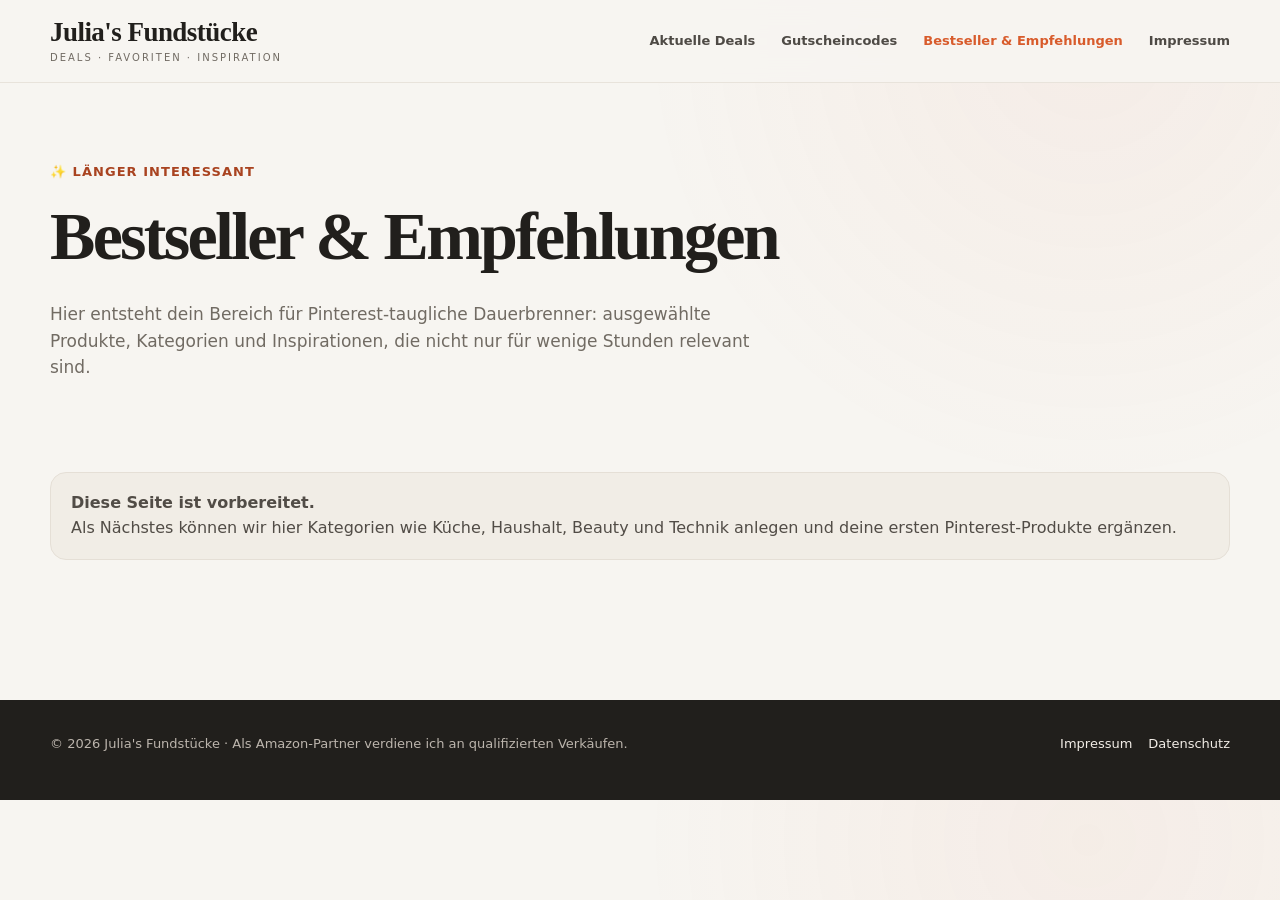
==== bestseller.html @ bd27c2fa "Add consent-based Google Analytics" ====
<!doctype html>
<html lang="de">
<head>
  <!-- Google Analytics: Consent Mode v2 defaults to denied until the visitor opts in. -->
  <script>
    window.dataLayer = window.dataLayer || [];
    function gtag(){dataLayer.push(arguments);}
    gtag('consent', 'default', {
      'analytics_storage': 'denied',
      'ad_storage': 'denied',
      'ad_user_data': 'denied',
      'ad_personalization': 'denied',
      'wait_for_update': 500
    });
  </script>
  <script async src="https://www.googletagmanager.com/gtag/js?id=G-PBWRE15XZL"></script>
  <script>
    gtag('js', new Date());
    gtag('config', 'G-PBWRE15XZL');
  </script>
  <meta property="og:type" content="website">
  <meta property="og:site_name" content="Julia's Fundstücke">
  <meta property="og:title" content="Bestseller & Empfehlungen | Julia's Fundstücke">
  <meta property="og:description" content="Aktuelle Deals, Gutscheincodes und ausgewählte Fundstücke bei Julia’s Fundstücke.">
  <meta property="og:image" content="https://julias-fundstuecke.de/julias-fundstuecke-vorschau.jpg">
  <meta property="og:image:width" content="1200">
  <meta property="og:image:height" content="630">
  <meta name="twitter:card" content="summary_large_image">
  <meta name="twitter:image" content="https://julias-fundstuecke.de/julias-fundstuecke-vorschau.jpg">
<meta charset="utf-8"><meta name="viewport" content="width=device-width,initial-scale=1"><title>Bestseller & Empfehlungen | Julia's Fundstücke</title><link rel="stylesheet" href="styles.css"></head>
<body>
<header class="site-header"><div class="container header-inner"><a class="brand" href="index.html"><strong>Julia's Fundstücke</strong><span>Deals · Favoriten · Inspiration</span></a><button class="nav-toggle" aria-label="Menü öffnen">☰</button><nav class="nav"><a href="deals.html">Aktuelle Deals</a><a href="gutscheincodes.html">Gutscheincodes</a><a class="active" href="bestseller.html">Bestseller & Empfehlungen</a><a href="impressum.html">Impressum</a></nav></div></header>
<main><section class="page-hero"><div class="container"><div class="eyebrow">✨ Länger interessant</div><h1>Bestseller & Empfehlungen</h1><p>Hier entsteht dein Bereich für Pinterest-taugliche Dauerbrenner: ausgewählte Produkte, Kategorien und Inspirationen, die nicht nur für wenige Stunden relevant sind.</p></div></section>
<section class="section"><div class="container"><div class="info-box"><strong>Diese Seite ist vorbereitet.</strong><br>Als Nächstes können wir hier Kategorien wie Küche, Haushalt, Beauty und Technik anlegen und deine ersten Pinterest-Produkte ergänzen.</div></div></section></main>
<footer class="footer"><div class="container footer-inner"><div>© <span data-year></span> Julia's Fundstücke · Als Amazon-Partner verdiene ich an qualifizierten Verkäufen.</div><div class="footer-links"><a href="impressum.html">Impressum</a><a href="datenschutz.html">Datenschutz</a></div></div></footer>

<div class="consent-banner" data-consent-banner hidden role="dialog" aria-label="Datenschutzeinstellungen" aria-live="polite">
  <div class="consent-inner">
    <div class="consent-copy"><strong>Datenschutz-Einstellungen</strong><p>Wir möchten Google Analytics nutzen, um zu verstehen, wie unsere Website verwendet wird. Analyse wird nur mit deiner Einwilligung aktiviert. Du kannst deine Auswahl jederzeit ändern.</p></div>
    <div class="consent-actions"><button type="button" class="btn btn-secondary" data-consent-reject>Nur notwendige</button><button type="button" class="btn btn-primary" data-consent-accept>Analyse erlauben</button></div>
    <div class="consent-links"><a href="datenschutz.html">Datenschutz</a><button type="button" class="consent-link-button" data-consent-close>Später entscheiden</button></div>
  </div>
</div>
<script src="script.js"></script></body></html>
---- styles.css ----
:root{
  --bg:#fbfaf7;
  --surface:#ffffff;
  --surface-soft:#f5f1ea;
  --text:#22211f;
  --muted:#6f6a63;
  --line:#e8e2d9;
  --accent:#e56a32;
  --accent-dark:#bd4d23;
  --badge:#fff0e6;
  --badge-text:#9b3f1b;
  --shadow:0 14px 40px rgba(41,35,28,.08);
  --radius:22px;
  --max:1180px;
}
*{box-sizing:border-box}
html{scroll-behavior:smooth}
body{
  margin:0;
  font-family:Inter, ui-sans-serif, system-ui, -apple-system, BlinkMacSystemFont, "Segoe UI", sans-serif;
  background:var(--bg);
  color:var(--text);
  line-height:1.55;
}
a{color:inherit}
img{max-width:100%;display:block}
.container{width:min(var(--max),calc(100% - 32px));margin-inline:auto}
.site-header{
  position:sticky;top:0;z-index:50;
  backdrop-filter:blur(14px);
  background:rgba(251,250,247,.92);
  border-bottom:1px solid rgba(232,226,217,.9);
}
.header-inner{
  min-height:76px;
  display:flex;align-items:center;justify-content:space-between;gap:28px;
}
.brand{
  text-decoration:none;
  display:flex;flex-direction:column;
  line-height:1;
}
.brand strong{
  font-family:Georgia,"Times New Roman",serif;
  font-size:25px;
  letter-spacing:-.02em;
}
.brand span{
  margin-top:7px;
  color:var(--muted);
  font-size:11px;
  letter-spacing:.18em;
  text-transform:uppercase;
}
.nav{display:flex;align-items:center;gap:22px}
.nav a{
  text-decoration:none;color:#4e4a45;font-size:14px;font-weight:650;
}
.nav a:hover,.nav a.active{color:var(--accent)}
.nav-toggle{
  display:none;border:0;background:transparent;font-size:26px;cursor:pointer;
}
.hero{padding:78px 0 48px}
.hero-grid{
  display:grid;grid-template-columns:1.15fr .85fr;gap:56px;align-items:center;
}
.eyebrow{
  display:inline-flex;align-items:center;gap:8px;
  color:var(--accent-dark);font-weight:800;font-size:13px;
  letter-spacing:.08em;text-transform:uppercase;
}
.hero h1{
  font-family:Georgia,"Times New Roman",serif;
  font-size:clamp(44px,7vw,78px);
  line-height:1.02;
  letter-spacing:-.045em;
  margin:16px 0 22px;
  max-width:780px;
}
.hero p{
  color:var(--muted);
  font-size:18px;
  max-width:650px;
  margin:0 0 30px;
}
.hero-actions{display:flex;gap:12px;flex-wrap:wrap}
.btn{
  display:inline-flex;align-items:center;justify-content:center;gap:8px;
  min-height:48px;padding:0 20px;border-radius:12px;
  text-decoration:none;font-weight:800;font-size:15px;
  border:1px solid transparent;transition:.2s ease;
}
.btn-primary{
  background:linear-gradient(135deg,#e56a32,#bd4d23);
  color:#fff;
  box-shadow:0 8px 18px rgba(189,77,35,.18)
}
.btn-primary:hover{transform:translateY(-1px);filter:brightness(.96)}
.btn-secondary{background:transparent;border-color:var(--line)}
.btn-secondary:hover{background:var(--surface)}
.hero-card{
  background:linear-gradient(145deg,#f1e7dc,#fff 52%,#efe8dc);
  min-height:390px;border-radius:32px;padding:34px;
  box-shadow:var(--shadow);
  display:flex;flex-direction:column;justify-content:space-between;
}
.hero-card .mini-label{font-size:12px;color:var(--muted);text-transform:uppercase;letter-spacing:.14em;font-weight:800}
.hero-card .big-number{font-family:Georgia,"Times New Roman",serif;font-size:76px;line-height:1;color:var(--accent)}
.hero-card h2{margin:12px 0 8px;font-size:28px}
.hero-card p{font-size:15px;margin:0;color:var(--muted)}
.section{padding:46px 0}
.section-head{display:flex;align-items:end;justify-content:space-between;gap:24px;margin-bottom:24px}
.section-head h2{font-family:Georgia,"Times New Roman",serif;font-size:38px;margin:0;letter-spacing:-.025em}
.section-head p{margin:0;color:var(--muted);max-width:560px}
.category-grid{display:grid;grid-template-columns:repeat(3,1fr);gap:18px}
.category-card{
  background:var(--surface);border:1px solid var(--line);border-radius:18px;padding:24px;text-decoration:none;
  box-shadow:0 8px 28px rgba(41,35,28,.04);transition:.2s ease;
}
.category-card:hover{transform:translateY(-3px);box-shadow:var(--shadow)}
.category-card .icon{font-size:30px}
.category-card h3{margin:14px 0 6px;font-size:20px}
.category-card p{margin:0;color:var(--muted);font-size:14px}
.deal-list{display:grid;gap:22px}
.deal-card{
  position:relative;
  display:grid;grid-template-columns:300px 1fr;gap:34px;align-items:stretch;
  background:var(--surface);border:1px solid #eadfd4;border-radius:var(--radius);
  padding:24px;box-shadow:0 14px 34px rgba(77,54,37,.07);
  overflow:hidden;transition:.2s ease;
}
.deal-card::before{
  content:"";position:absolute;left:0;top:0;bottom:0;width:5px;
  background:linear-gradient(180deg,#ff9a62,var(--accent),#b94a21);
}
.deal-card:hover{transform:translateY(-2px);box-shadow:0 18px 42px rgba(77,54,37,.11)}
.deal-media{
  min-height:255px;border-radius:16px;
  background:linear-gradient(145deg,#f7f3ed,#ece5dc);
  display:grid;place-items:center;padding:26px;position:relative;
}
.deal-media .placeholder{
  width:150px;height:150px;border-radius:50%;
  background:#fff;box-shadow:0 12px 28px rgba(41,35,28,.08);
  display:grid;place-items:center;font-size:54px;
}
.deal-badge{
  position:absolute;top:18px;right:18px;z-index:3;
  background:var(--badge);color:var(--badge-text);
  border:1px solid #ffd7c1;
  border-radius:999px;padding:8px 12px;
  font-size:12px;font-weight:900;letter-spacing:.04em;
  box-shadow:0 6px 18px rgba(189,77,35,.10);
}
.deal-content{display:flex;flex-direction:column;justify-content:center;min-width:0}
.deal-kicker{color:var(--accent-dark);font-size:12px;font-weight:900;text-transform:uppercase;letter-spacing:.12em}
.deal-card h3{margin:7px 0 8px;font-size:28px;line-height:1.15;letter-spacing:-.02em}
.deal-desc{color:var(--muted);margin:0 0 18px;max-width:690px}
.price-row{display:flex;align-items:baseline;gap:10px;flex-wrap:wrap}
.price-now{font-size:34px;font-weight:950;letter-spacing:-.02em;color:#1f1f1f}
.price-now::before{content:"🔥";font-size:.78em;margin-right:8px}
.price-old{color:var(--muted);text-decoration:line-through;font-size:14px}
.coupon{
  display:flex;align-items:center;gap:10px;flex-wrap:wrap;
  background:#fff7f1;border:1px dashed #efb28d;border-radius:12px;
  padding:12px 14px;margin:14px 0 16px;max-width:520px;font-size:14px;
}
.code{
  font-family:ui-monospace,SFMono-Regular,Menlo,monospace;
  background:#fff;border:1px solid var(--line);padding:4px 8px;border-radius:7px;font-weight:800;
}
.copy-btn{
  border:0;background:transparent;color:var(--accent-dark);font-weight:800;cursor:pointer;padding:0;
}
.deal-actions{display:flex;gap:10px;align-items:center;flex-wrap:wrap}
.affiliate-note{margin-top:10px;color:var(--muted);font-size:11px}
.page-hero{padding:58px 0 30px}
.page-hero h1{font-family:Georgia,"Times New Roman",serif;font-size:clamp(40px,6vw,64px);margin:0 0 12px;letter-spacing:-.04em}
.page-hero p{max-width:720px;color:var(--muted);font-size:17px;margin:0}
.info-box{
  background:var(--surface-soft);border:1px solid var(--line);border-radius:16px;padding:18px 20px;color:#514c46;
}
.prose{max-width:820px;background:#fff;border:1px solid var(--line);border-radius:18px;padding:28px}
.prose h2{margin-top:30px}
.prose h2:first-child{margin-top:0}
.footer{margin-top:64px;border-top:1px solid var(--line);padding:30px 0 42px;color:var(--muted);font-size:13px}
.footer-inner{display:flex;justify-content:space-between;gap:24px;flex-wrap:wrap}
.footer-links{display:flex;gap:16px;flex-wrap:wrap}
.footer a{text-decoration:none}
.footer a:hover{color:var(--accent)}
.note{font-size:12px;color:var(--muted)}
@media(max-width:860px){
  .nav-toggle{display:block}
  .nav{
    display:none;position:absolute;left:16px;right:16px;top:70px;
    background:#fff;border:1px solid var(--line);border-radius:14px;padding:14px;
    flex-direction:column;align-items:stretch;box-shadow:var(--shadow)
  }
  .nav.open{display:flex}
  .hero{padding-top:44px}
  .hero-grid{grid-template-columns:1fr;gap:26px}
  .hero-card{min-height:280px}
  .category-grid{grid-template-columns:1fr}
  .deal-card{grid-template-columns:1fr;gap:20px;padding:16px}
  .deal-media{min-height:220px}
  .deal-card h3{font-size:24px}
  .deal-badge{top:14px;right:14px}
  .section-head{align-items:start;flex-direction:column}
}
@media(max-width:520px){
  .container{width:min(var(--max),calc(100% - 22px))}
  .header-inner{min-height:68px}
  .brand strong{font-size:22px}
  .hero h1{font-size:47px}
  .hero p{font-size:16px}
  .hero-actions .btn{width:100%}
  .section{padding:34px 0}
  .section-head h2{font-size:32px}
  .deal-card{border-radius:17px}
  .deal-card h3{padding-right:96px;font-size:22px}
  .price-now{font-size:29px}
  .deal-actions .btn{width:100%}
}


.deal-media img{
  width:100%;
  height:100%;
  max-height:255px;
  object-fit:contain;
  border-radius:12px;
}

/* Professional homepage refinements */
.trust-strip{display:flex;gap:10px;flex-wrap:wrap;margin:-12px 0 26px}
.trust-strip span{background:var(--surface);border:1px solid var(--line);border-radius:999px;padding:7px 11px;font-size:12px;font-weight:750;color:#514c46}
.trust-section{padding-top:26px}
.trust-panel{background:#fff;border:1px solid var(--line);border-radius:24px;padding:30px;box-shadow:0 10px 32px rgba(41,35,28,.045);display:grid;grid-template-columns:.7fr 1.3fr;gap:34px}
.trust-panel h2{font-family:Georgia,"Times New Roman",serif;font-size:34px;line-height:1.1;margin:8px 0 0;letter-spacing:-.025em}
.trust-steps{display:grid;gap:13px}
.trust-steps>div{display:grid;grid-template-columns:38px 1fr;gap:12px;align-items:start}
.trust-steps strong{color:var(--accent);font-family:Georgia,"Times New Roman",serif;font-size:20px}
.trust-steps span{color:var(--muted);font-size:14px}
.trust-steps b{color:var(--text)}
.trust-note{grid-column:1/-1;margin:0;padding-top:18px;border-top:1px solid var(--line);color:var(--muted);font-size:12px}
.price-check{font-size:13px;font-weight:800;color:#514c46;margin:0 0 12px}
.deal-hint{font-size:12px;color:var(--muted);margin:0 0 15px}
@media(max-width:860px){.trust-panel{grid-template-columns:1fr;gap:22px}}
@media(max-width:520px){.trust-strip{gap:7px}.trust-strip span{width:100%;border-radius:10px}.trust-panel{padding:22px;border-radius:18px}.trust-panel h2{font-size:29px}}

.feedback-box{
  margin-top:16px;padding:14px 16px;background:#fff8f5;border:1px solid #f0ddd3;border-radius:14px;
  display:flex;flex-direction:column;gap:5px;font-size:13px;
}
.feedback-box strong{font-size:14px;color:#2b2520}
.feedback-box span{color:var(--muted)}
.feedback-box a{color:var(--accent-dark);font-weight:850;text-decoration:none;margin-top:3px}
.feedback-box a:hover{text-decoration:underline}

/* Premium visual refresh */
:root{--bg:#f7f5f1;--surface:#fff;--surface-soft:#f1ede6;--text:#211f1c;--muted:#716b63;--line:#e5dfd6;--accent:#d85b2b;--accent-dark:#a94320;--badge:#fff0e7;--badge-text:#8f3719;--shadow:0 20px 55px rgba(48,38,29,.08);--radius:24px}
body{background:radial-gradient(circle at 85% 5%,rgba(216,91,43,.055),transparent 28rem),var(--bg)}
.site-header{background:rgba(247,245,241,.86);border-bottom:1px solid rgba(229,223,214,.82)}
.header-inner{min-height:82px}.brand strong{font-size:27px}.brand span{font-size:10px;letter-spacing:.2em}.nav{gap:26px}.nav a{font-size:13px}.nav a.active{font-weight:850}
.hero{padding:92px 0 66px}.hero-grid{gap:70px}.hero h1{max-width:700px;font-size:clamp(48px,7vw,82px)}.hero p{font-size:17px;line-height:1.7}
.hero-card{min-height:430px;border:1px solid rgba(255,255,255,.7);background:radial-gradient(circle at 80% 18%,rgba(216,91,43,.16),transparent 9rem),linear-gradient(145deg,#eee4d7,#fff 55%,#e9dfd1);box-shadow:0 26px 70px rgba(48,38,29,.12);position:relative;overflow:hidden}
.hero-card:after{content:"";position:absolute;right:-55px;bottom:-65px;width:220px;height:220px;border-radius:50%;border:1px solid rgba(168,116,75,.16);box-shadow:0 0 0 28px rgba(168,116,75,.035),0 0 0 56px rgba(168,116,75,.025)}
.hero-card .big-number{width:84px;height:84px;border-radius:24px;display:grid;place-items:center;background:#fff;box-shadow:0 15px 35px rgba(72,52,35,.10);font-size:42px}
.hero-card h2{font-family:Georgia,"Times New Roman",serif;font-size:31px;line-height:1.12}
.section{padding:58px 0}.section-head{margin-bottom:28px}.section-head h2{font-size:42px}.category-grid{gap:16px}
.category-card{padding:26px;border-radius:22px;box-shadow:0 10px 30px rgba(48,38,29,.045)}.category-card:hover{transform:translateY(-4px);border-color:#d9cbbd}
.category-card .icon{width:48px;height:48px;border-radius:15px;display:grid;place-items:center;background:#f7eee6;font-size:24px}
.deal-list{gap:26px}.deal-card{grid-template-columns:320px 1fr;gap:38px;padding:28px;border-color:#e4dbd1;border-radius:26px;box-shadow:0 18px 50px rgba(48,38,29,.065)}
.deal-card:before{width:4px}.deal-media{min-height:290px;border:1px solid #eee7df;border-radius:20px;background:linear-gradient(145deg,#faf8f4,#eee8df)}
.deal-media .placeholder{width:132px;height:132px}.deal-badge{top:20px;right:20px;padding:9px 13px}.deal-kicker{font-size:11px;letter-spacing:.14em}.deal-card h3{font-size:30px}.deal-desc{font-size:15px;line-height:1.65}
.price-row{margin:2px 0}.price-now{font-size:38px;letter-spacing:-.035em}.price-old{font-size:15px}.price-check{font-size:12px;color:var(--accent-dark);margin-bottom:10px}
.coupon{max-width:650px;border-style:solid;background:#fff9f5;border-color:#edd9cb}.deal-actions .btn{min-height:50px;border-radius:13px;padding-inline:22px}.affiliate-note{font-size:10px}
.feedback-box{background:linear-gradient(135deg,#fffaf6,#f8f2eb);border-color:#eaded2;border-radius:16px;padding:15px 17px}
.page-hero{padding:76px 0 34px}.page-hero h1{font-size:clamp(44px,6vw,68px)}
.footer{background:#211f1c;color:#bcb5ad;border-top:0;margin-top:82px;padding:34px 0 46px}.footer a{color:#f2ede7}.footer a:hover{color:#f0a27f}
@media(max-width:860px){.hero{padding-top:58px}.hero-grid{gap:34px}.deal-card{grid-template-columns:1fr;gap:22px;padding:20px}.deal-media{min-height:250px}}
@media(max-width:520px){.header-inner{min-height:70px}.brand strong{font-size:23px}.hero{padding:46px 0 38px}.hero h1{font-size:45px}.hero-card{min-height:330px;padding:26px}.hero-card h2{font-size:27px}.section{padding:42px 0}.section-head h2{font-size:34px}.deal-card h3{font-size:23px}.price-now{font-size:32px}}

/* Refined navigation */
.nav-divider{width:1px;height:22px;background:var(--line);margin:0 2px}
@media(max-width:860px){
  .nav{gap:4px;padding:10px}
  .nav a{padding:12px 13px;border-radius:10px;font-size:14px}
  .nav a:hover,.nav a.active{background:#f7eee6;color:var(--accent-dark)}
  .nav-divider{width:100%;height:1px;margin:5px 0;background:var(--line)}
}

/* Premium neutral fallback for deals without licensed product imagery */
.placeholder-premium{
  width:100%!important;height:100%!important;min-height:230px!important;border-radius:18px!important;
  background:radial-gradient(circle at 72% 20%,rgba(216,91,43,.12),transparent 32%),linear-gradient(145deg,#fff,#f2ece4)!important;
  box-shadow:none!important;display:flex!important;flex-direction:column!important;align-items:center!important;justify-content:center!important;
  border:1px solid rgba(229,223,214,.9);position:relative;overflow:hidden;
}
.placeholder-premium:after{
  content:"";position:absolute;width:160px;height:160px;border-radius:50%;border:1px solid rgba(169,122,86,.12);
  box-shadow:0 0 0 24px rgba(169,122,86,.035),0 0 0 48px rgba(169,122,86,.02);right:-70px;bottom:-80px;
}
.placeholder-mark{
  width:72px;height:72px;border-radius:22px;background:#fff;display:grid;place-items:center;
  font-size:34px;box-shadow:0 12px 28px rgba(48,38,29,.08);margin-bottom:15px;z-index:1;
}
.placeholder-brand{font-family:Georgia,"Times New Roman",serif;font-size:20px;font-weight:700;z-index:1}
.placeholder-label{font-size:10px;text-transform:uppercase;letter-spacing:.18em;color:var(--muted);margin-top:4px;font-weight:800;z-index:1}
@media(max-width:860px){.placeholder-premium{min-height:210px!important}}
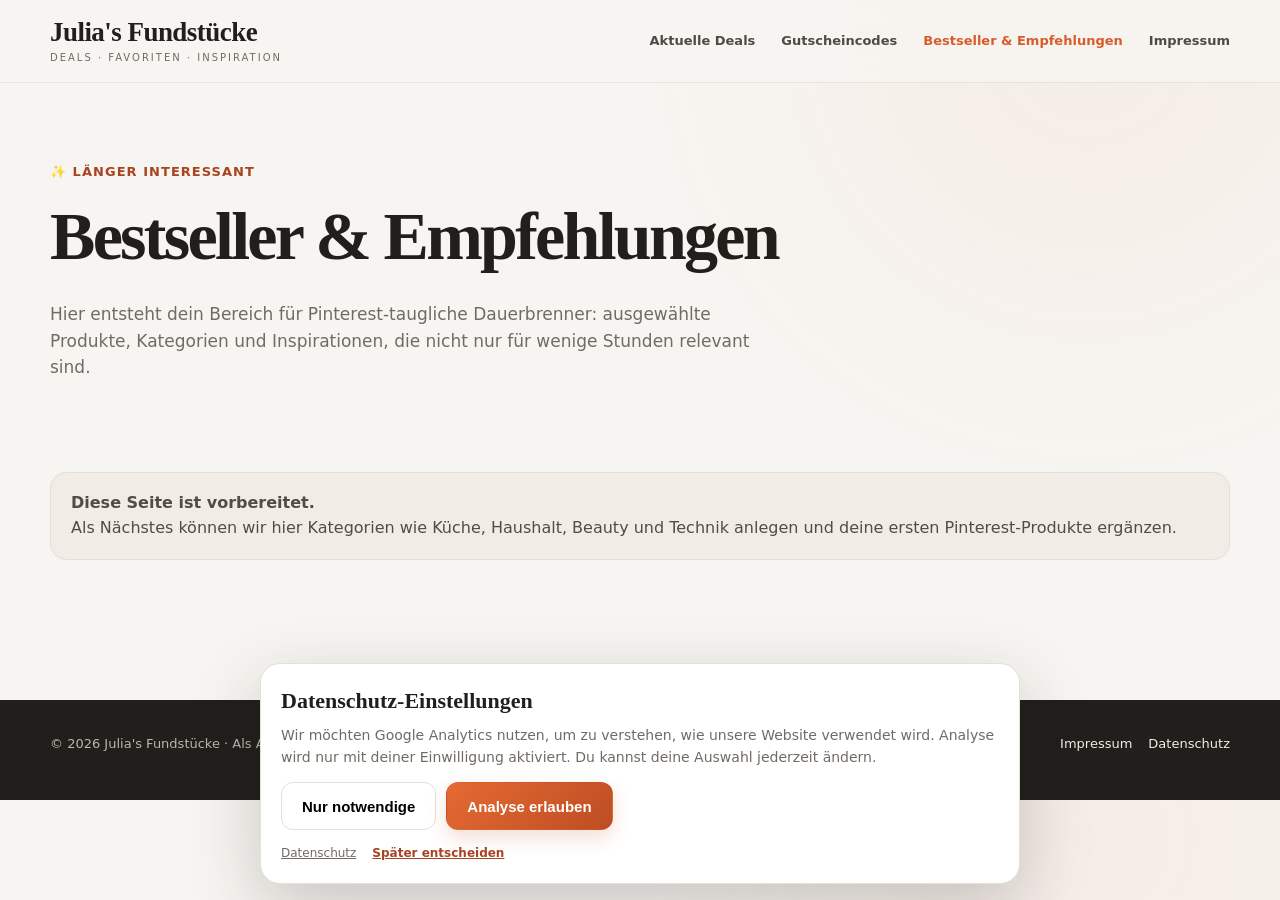
==== commit b8d9a2cc: "Use shared analytics exclusion bootstrap" ====
--- a/bestseller.html
+++ b/bestseller.html
@@ -1,24 +1,8 @@
 <!doctype html>
 <html lang="de">
 <head>
-  <!-- Google Analytics: Consent Mode v2 defaults to denied until the visitor opts in. -->
-  <script>
-    window.dataLayer = window.dataLayer || [];
-    function gtag(){dataLayer.push(arguments);}
-    gtag('consent', 'default', {
-      'analytics_storage': 'denied',
-      'ad_storage': 'denied',
-      'ad_user_data': 'denied',
-      'ad_personalization': 'denied',
-      'wait_for_update': 500
-    });
-  </script>
-  <script async src="https://www.googletagmanager.com/gtag/js?id=G-PBWRE15XZL"></script>
-  <script>
-    gtag('js', new Date());
-    gtag('config', 'G-PBWRE15XZL');
-  </script>
-  <meta property="og:type" content="website">
+  <script src="analytics.js"></script>
+<meta property="og:type" content="website">
   <meta property="og:site_name" content="Julia's Fundstücke">
   <meta property="og:title" content="Bestseller & Empfehlungen | Julia's Fundstücke">
   <meta property="og:description" content="Aktuelle Deals, Gutscheincodes und ausgewählte Fundstücke bei Julia’s Fundstücke.">
--- a/styles.css
+++ b/styles.css
@@ -308,3 +308,40 @@
 .placeholder-brand{font-family:Georgia,"Times New Roman",serif;font-size:20px;font-weight:700;z-index:1}
 .placeholder-label{font-size:10px;text-transform:uppercase;letter-spacing:.18em;color:var(--muted);margin-top:4px;font-weight:800;z-index:1}
 @media(max-width:860px){.placeholder-premium{min-height:210px!important}}
+
+
+/* Privacy / analytics consent */
+.consent-banner{position:fixed;inset:auto 16px 16px;z-index:1000;max-width:760px;margin:auto;background:#fff;border:1px solid var(--line);border-radius:20px;box-shadow:0 24px 70px rgba(33,31,28,.22);padding:20px}
+.consent-banner[hidden]{display:none}
+.consent-inner{display:grid;gap:14px}.consent-copy strong{font-family:Georgia,"Times New Roman",serif;font-size:22px}.consent-copy p{margin:7px 0 0;color:var(--muted);font-size:14px}
+.consent-actions{display:flex;gap:10px;flex-wrap:wrap}.consent-links{display:flex;gap:16px;align-items:center;font-size:12px;color:var(--muted)}
+.consent-link-button,.consent-settings-button{border:0;background:transparent;padding:0;color:var(--accent-dark);font:inherit;font-weight:800;text-decoration:underline;cursor:pointer}
+@media(max-width:520px){.consent-banner{inset:auto 10px 10px;padding:17px;border-radius:16px}.consent-actions .btn{width:100%}}
+
+
+/* Pinterest outfit landing page */
+.outfit-hero{padding:76px 0 36px}
+.outfit-hero-grid{display:grid;grid-template-columns:1.2fr .8fr;gap:48px;align-items:center}
+.outfit-hero h1{font-family:Georgia,"Times New Roman",serif;font-size:clamp(44px,6.4vw,72px);line-height:1.04;letter-spacing:-.04em;margin:14px 0 20px;max-width:760px}
+.outfit-intro{max-width:690px;color:var(--muted);font-size:17px;line-height:1.7;margin:0}
+.outfit-note{background:linear-gradient(145deg,#fff,#f3ede5);border:1px solid var(--line);border-radius:24px;padding:28px;box-shadow:var(--shadow)}
+.outfit-note strong{font-family:Georgia,"Times New Roman",serif;font-size:23px}
+.outfit-note p{color:var(--muted);font-size:14px;margin:10px 0 0}
+.outfit-palette{display:flex;gap:9px;flex-wrap:wrap;margin-top:24px}
+.swatch{display:inline-flex;align-items:center;gap:8px;background:#fff;border:1px solid var(--line);border-radius:999px;padding:7px 11px;font-size:12px;font-weight:800}
+.swatch:before{content:"";width:12px;height:12px;border-radius:50%;border:1px solid rgba(0,0,0,.08)}
+.swatch-camel:before{background:#c79a69}.swatch-bordeaux:before{background:#7f2435}.swatch-denim:before{background:#253c58}.swatch-cognac:before{background:#9c5c31}
+.outfit-grid{display:grid;grid-template-columns:repeat(2,1fr);gap:18px}
+.outfit-card{background:#fff;border:1px solid var(--line);border-radius:22px;padding:24px;display:grid;grid-template-columns:64px 1fr;gap:18px;box-shadow:0 10px 30px rgba(48,38,29,.045)}
+.outfit-icon{width:58px;height:58px;border-radius:18px;background:#f7eee6;display:grid;place-items:center;font-size:28px}
+.outfit-label{display:inline-block;color:var(--accent-dark);font-size:11px;font-weight:900;letter-spacing:.12em;text-transform:uppercase;margin-bottom:5px}
+.outfit-card h3{font-size:22px;line-height:1.2;margin:0 0 8px}
+.outfit-card p{color:var(--muted);font-size:14px;margin:0 0 12px}
+.outfit-card .outfit-check{font-size:12px;color:#514c46;background:#faf7f2;border-radius:10px;padding:9px 11px;margin-bottom:15px}
+.outfit-card .btn{min-height:44px;padding-inline:16px}
+.outfit-disclosure{margin-top:22px;background:var(--surface-soft);border:1px solid var(--line);border-radius:16px;padding:17px 19px;color:#514c46;font-size:12px}
+.home-inspiration{background:linear-gradient(135deg,#fff,#f4eee6);border:1px solid var(--line);border-radius:24px;padding:30px;display:flex;align-items:center;justify-content:space-between;gap:24px;box-shadow:0 10px 32px rgba(41,35,28,.045)}
+.home-inspiration h2{font-family:Georgia,"Times New Roman",serif;font-size:32px;line-height:1.1;margin:7px 0 8px}
+.home-inspiration p{color:var(--muted);margin:0;max-width:650px}
+@media(max-width:860px){.outfit-hero-grid{grid-template-columns:1fr;gap:26px}.outfit-grid{grid-template-columns:1fr}.home-inspiration{align-items:flex-start;flex-direction:column}}
+@media(max-width:520px){.outfit-hero{padding:48px 0 24px}.outfit-hero h1{font-size:42px}.outfit-card{grid-template-columns:1fr;padding:20px}.outfit-icon{width:52px;height:52px}.home-inspiration{padding:22px;border-radius:18px}.home-inspiration h2{font-size:28px}}
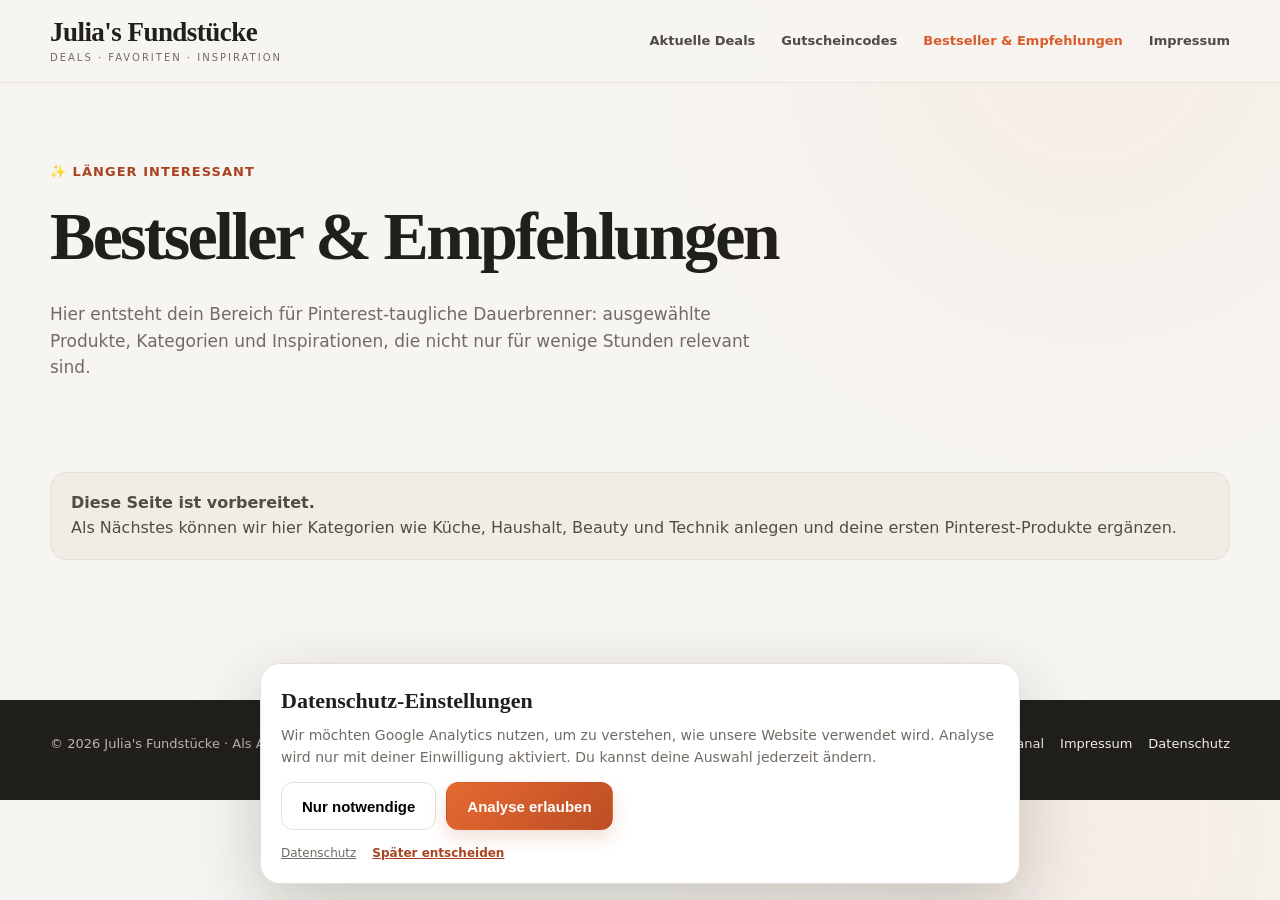
==== commit c1e3418c: "Add WhatsApp channel link" ====
--- a/bestseller.html
+++ b/bestseller.html
@@ -16,7 +16,7 @@
 <header class="site-header"><div class="container header-inner"><a class="brand" href="index.html"><strong>Julia's Fundstücke</strong><span>Deals · Favoriten · Inspiration</span></a><button class="nav-toggle" aria-label="Menü öffnen">☰</button><nav class="nav"><a href="deals.html">Aktuelle Deals</a><a href="gutscheincodes.html">Gutscheincodes</a><a class="active" href="bestseller.html">Bestseller & Empfehlungen</a><a href="impressum.html">Impressum</a></nav></div></header>
 <main><section class="page-hero"><div class="container"><div class="eyebrow">✨ Länger interessant</div><h1>Bestseller & Empfehlungen</h1><p>Hier entsteht dein Bereich für Pinterest-taugliche Dauerbrenner: ausgewählte Produkte, Kategorien und Inspirationen, die nicht nur für wenige Stunden relevant sind.</p></div></section>
 <section class="section"><div class="container"><div class="info-box"><strong>Diese Seite ist vorbereitet.</strong><br>Als Nächstes können wir hier Kategorien wie Küche, Haushalt, Beauty und Technik anlegen und deine ersten Pinterest-Produkte ergänzen.</div></div></section></main>
-<footer class="footer"><div class="container footer-inner"><div>© <span data-year></span> Julia's Fundstücke · Als Amazon-Partner verdiene ich an qualifizierten Verkäufen.</div><div class="footer-links"><a href="impressum.html">Impressum</a><a href="datenschutz.html">Datenschutz</a></div></div></footer>
+<footer class="footer"><div class="container footer-inner"><div>© <span data-year></span> Julia's Fundstücke · Als Amazon-Partner verdiene ich an qualifizierten Verkäufen.</div><div class="footer-links"><a href="https://whatsapp.com/channel/0029VbDqaVECXC3Hq6vQYK27" target="_blank" rel="noopener">WhatsApp-Kanal</a><a href="impressum.html">Impressum</a><a href="datenschutz.html">Datenschutz</a></div></div></footer>
 
 <div class="consent-banner" data-consent-banner hidden role="dialog" aria-label="Datenschutzeinstellungen" aria-live="polite">
   <div class="consent-inner">
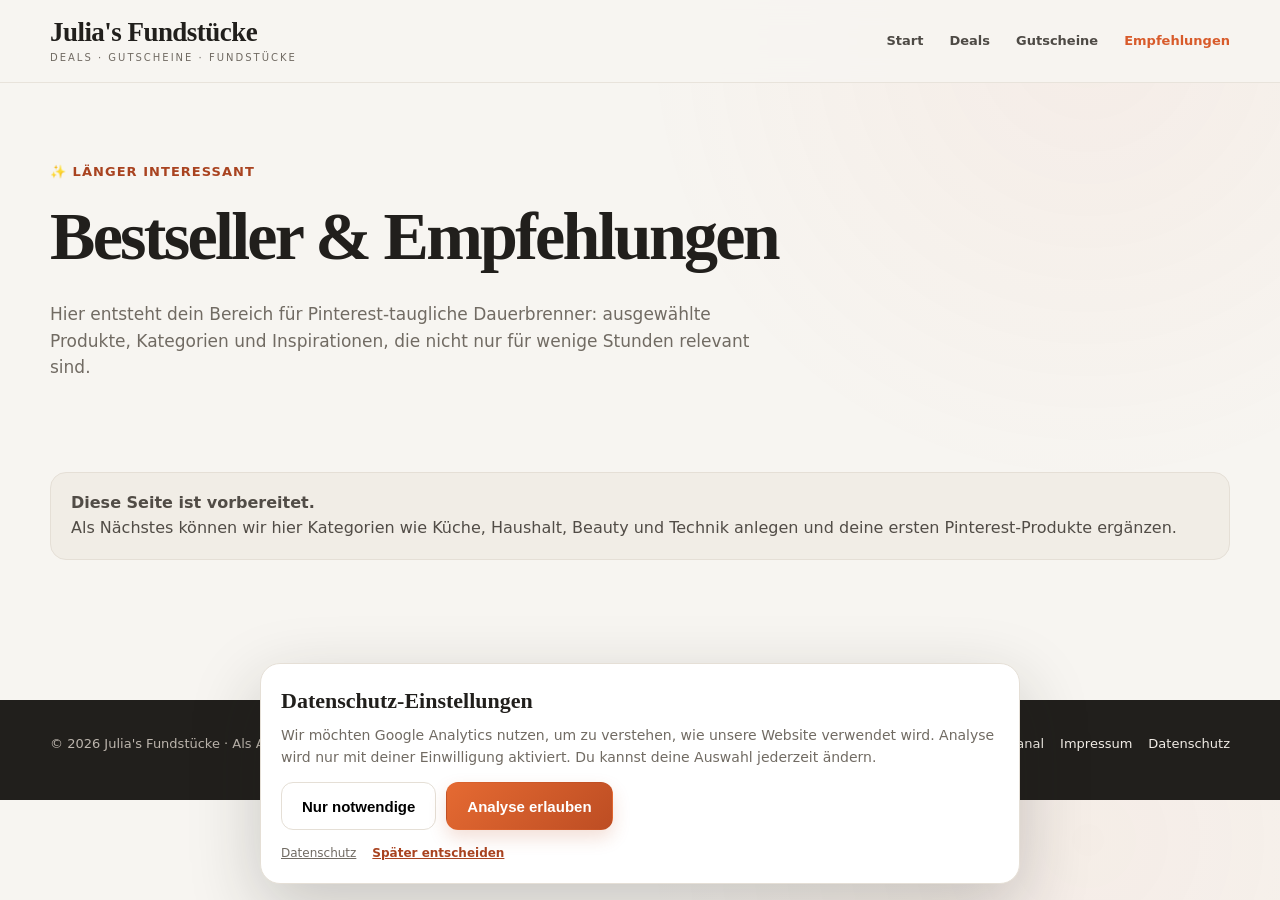
==== commit b7d78206: "Simplify site navigation" ====
--- a/bestseller.html
+++ b/bestseller.html
@@ -13,7 +13,7 @@
   <meta name="twitter:image" content="https://julias-fundstuecke.de/julias-fundstuecke-vorschau.jpg">
 <meta charset="utf-8"><meta name="viewport" content="width=device-width,initial-scale=1"><title>Bestseller & Empfehlungen | Julia's Fundstücke</title><link rel="stylesheet" href="styles.css"></head>
 <body>
-<header class="site-header"><div class="container header-inner"><a class="brand" href="index.html"><strong>Julia's Fundstücke</strong><span>Deals · Favoriten · Inspiration</span></a><button class="nav-toggle" aria-label="Menü öffnen">☰</button><nav class="nav"><a href="deals.html">Aktuelle Deals</a><a href="gutscheincodes.html">Gutscheincodes</a><a class="active" href="bestseller.html">Bestseller & Empfehlungen</a><a href="impressum.html">Impressum</a></nav></div></header>
+<header class="site-header"><div class="container header-inner"><a class="brand" href="index.html"><strong>Julia's Fundstücke</strong><span>Deals · Gutscheine · Fundstücke</span></a><button class="nav-toggle" aria-label="Menü öffnen" aria-expanded="false" aria-controls="site-nav">☰</button><nav class="nav" id="site-nav" aria-label="Hauptnavigation"><a href="index.html">Start</a><a href="deals.html">Deals</a><a href="gutscheincodes.html">Gutscheine</a><a href="bestseller.html">Empfehlungen</a></nav></div></header>
 <main><section class="page-hero"><div class="container"><div class="eyebrow">✨ Länger interessant</div><h1>Bestseller & Empfehlungen</h1><p>Hier entsteht dein Bereich für Pinterest-taugliche Dauerbrenner: ausgewählte Produkte, Kategorien und Inspirationen, die nicht nur für wenige Stunden relevant sind.</p></div></section>
 <section class="section"><div class="container"><div class="info-box"><strong>Diese Seite ist vorbereitet.</strong><br>Als Nächstes können wir hier Kategorien wie Küche, Haushalt, Beauty und Technik anlegen und deine ersten Pinterest-Produkte ergänzen.</div></div></section></main>
 <footer class="footer"><div class="container footer-inner"><div>© <span data-year></span> Julia's Fundstücke · Als Amazon-Partner verdiene ich an qualifizierten Verkäufen.</div><div class="footer-links"><a href="https://whatsapp.com/channel/0029VbDqaVECXC3Hq6vQYK27" target="_blank" rel="noopener">WhatsApp-Kanal</a><a href="impressum.html">Impressum</a><a href="datenschutz.html">Datenschutz</a></div></div></footer>
--- a/styles.css
+++ b/styles.css
@@ -345,3 +345,34 @@
 .home-inspiration p{color:var(--muted);margin:0;max-width:650px}
 @media(max-width:860px){.outfit-hero-grid{grid-template-columns:1fr;gap:26px}.outfit-grid{grid-template-columns:1fr}.home-inspiration{align-items:flex-start;flex-direction:column}}
 @media(max-width:520px){.outfit-hero{padding:48px 0 24px}.outfit-hero h1{font-size:42px}.outfit-card{grid-template-columns:1fr;padding:20px}.outfit-icon{width:52px;height:52px}.home-inspiration{padding:22px;border-radius:18px}.home-inspiration h2{font-size:28px}}
+
+
+/* WhatsApp channel CTA */
+.btn-channel{
+  background:#211f1c;
+  color:#fff;
+  border-color:#211f1c;
+  box-shadow:0 8px 18px rgba(33,31,28,.12);
+}
+.btn-channel:hover{transform:translateY(-1px);background:#34302b}
+.channel-cta{
+  background:linear-gradient(135deg,#fff,#f3ede6);
+  border:1px solid var(--line);
+  border-radius:24px;
+  padding:30px;
+  display:flex;
+  align-items:center;
+  justify-content:space-between;
+  gap:26px;
+  box-shadow:0 10px 32px rgba(41,35,28,.045);
+}
+.channel-cta h2{
+  font-family:Georgia,"Times New Roman",serif;
+  font-size:34px;
+  line-height:1.1;
+  margin:7px 0 9px;
+  letter-spacing:-.025em;
+}
+.channel-cta p{margin:0;color:var(--muted);max-width:680px}
+@media(max-width:860px){.channel-cta{align-items:flex-start;flex-direction:column}}
+@media(max-width:520px){.channel-cta{padding:22px;border-radius:18px}.channel-cta h2{font-size:29px}.channel-cta .btn{width:100%}}
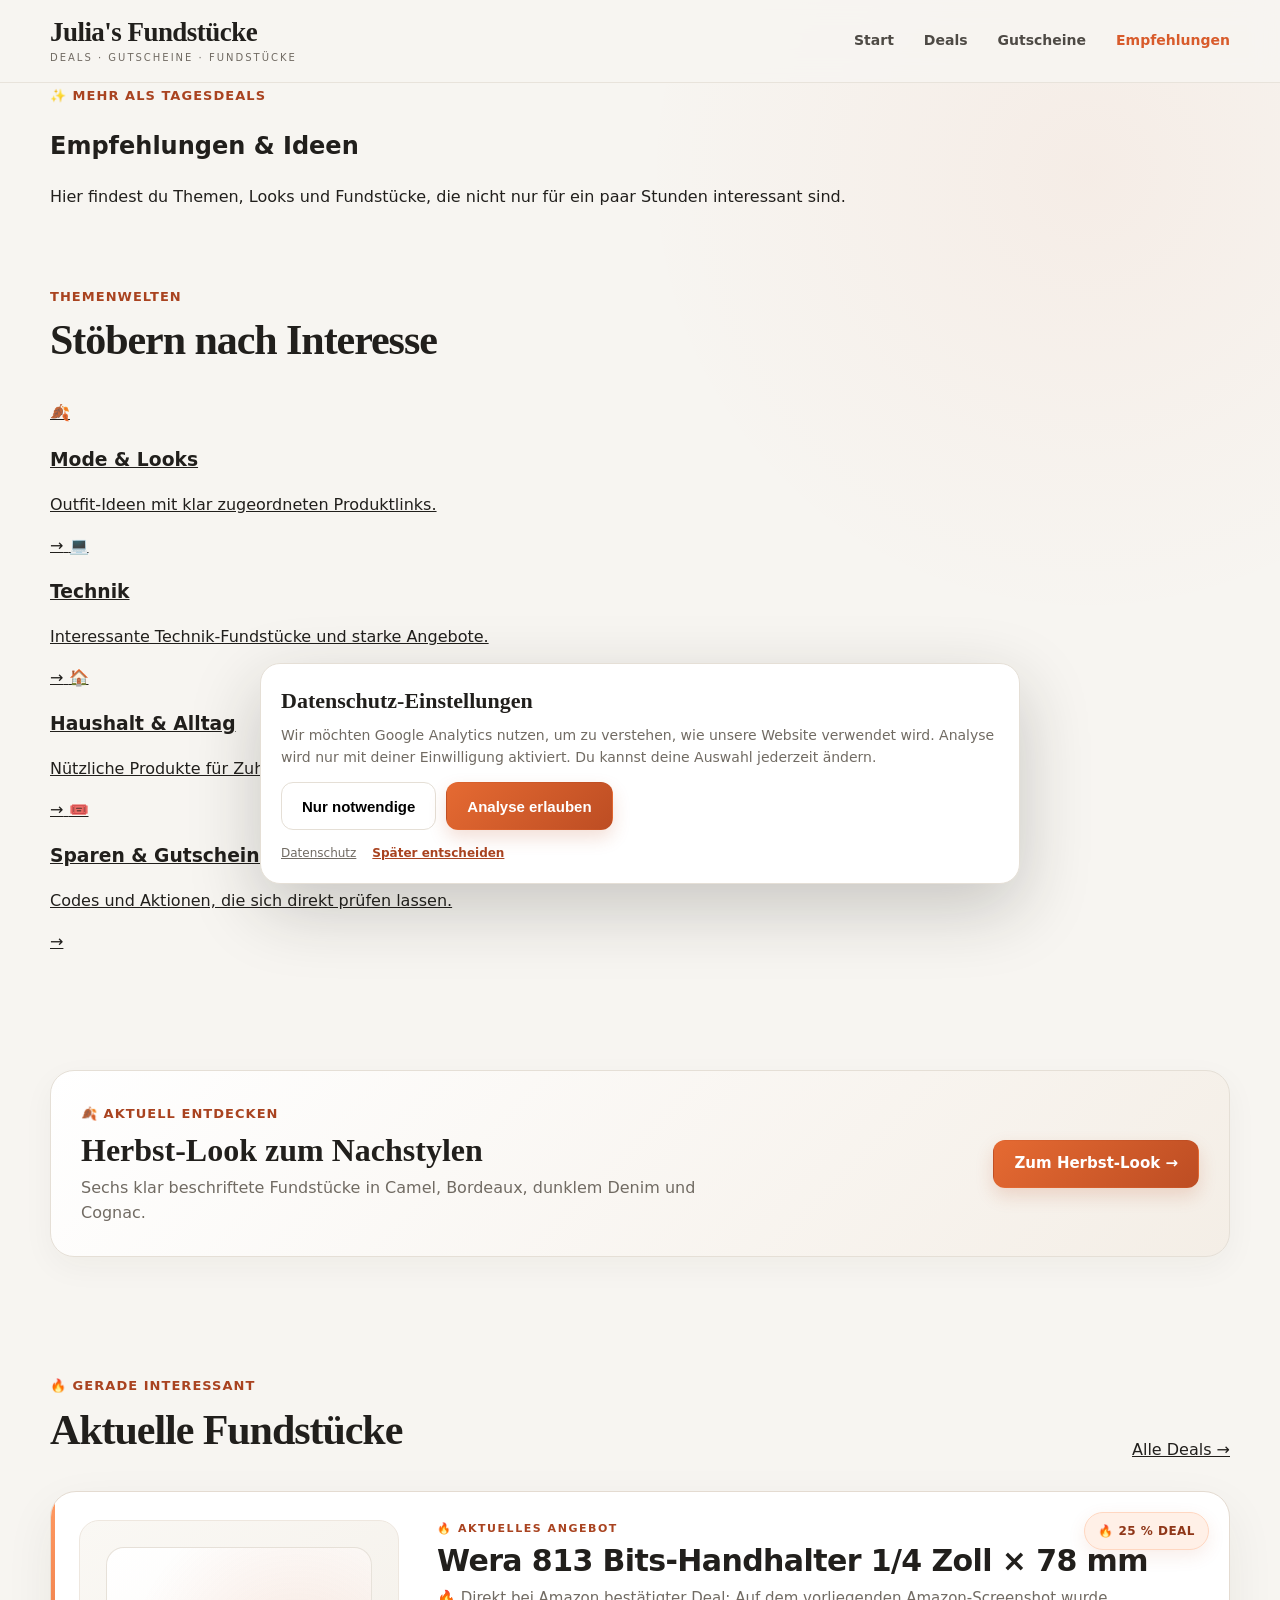
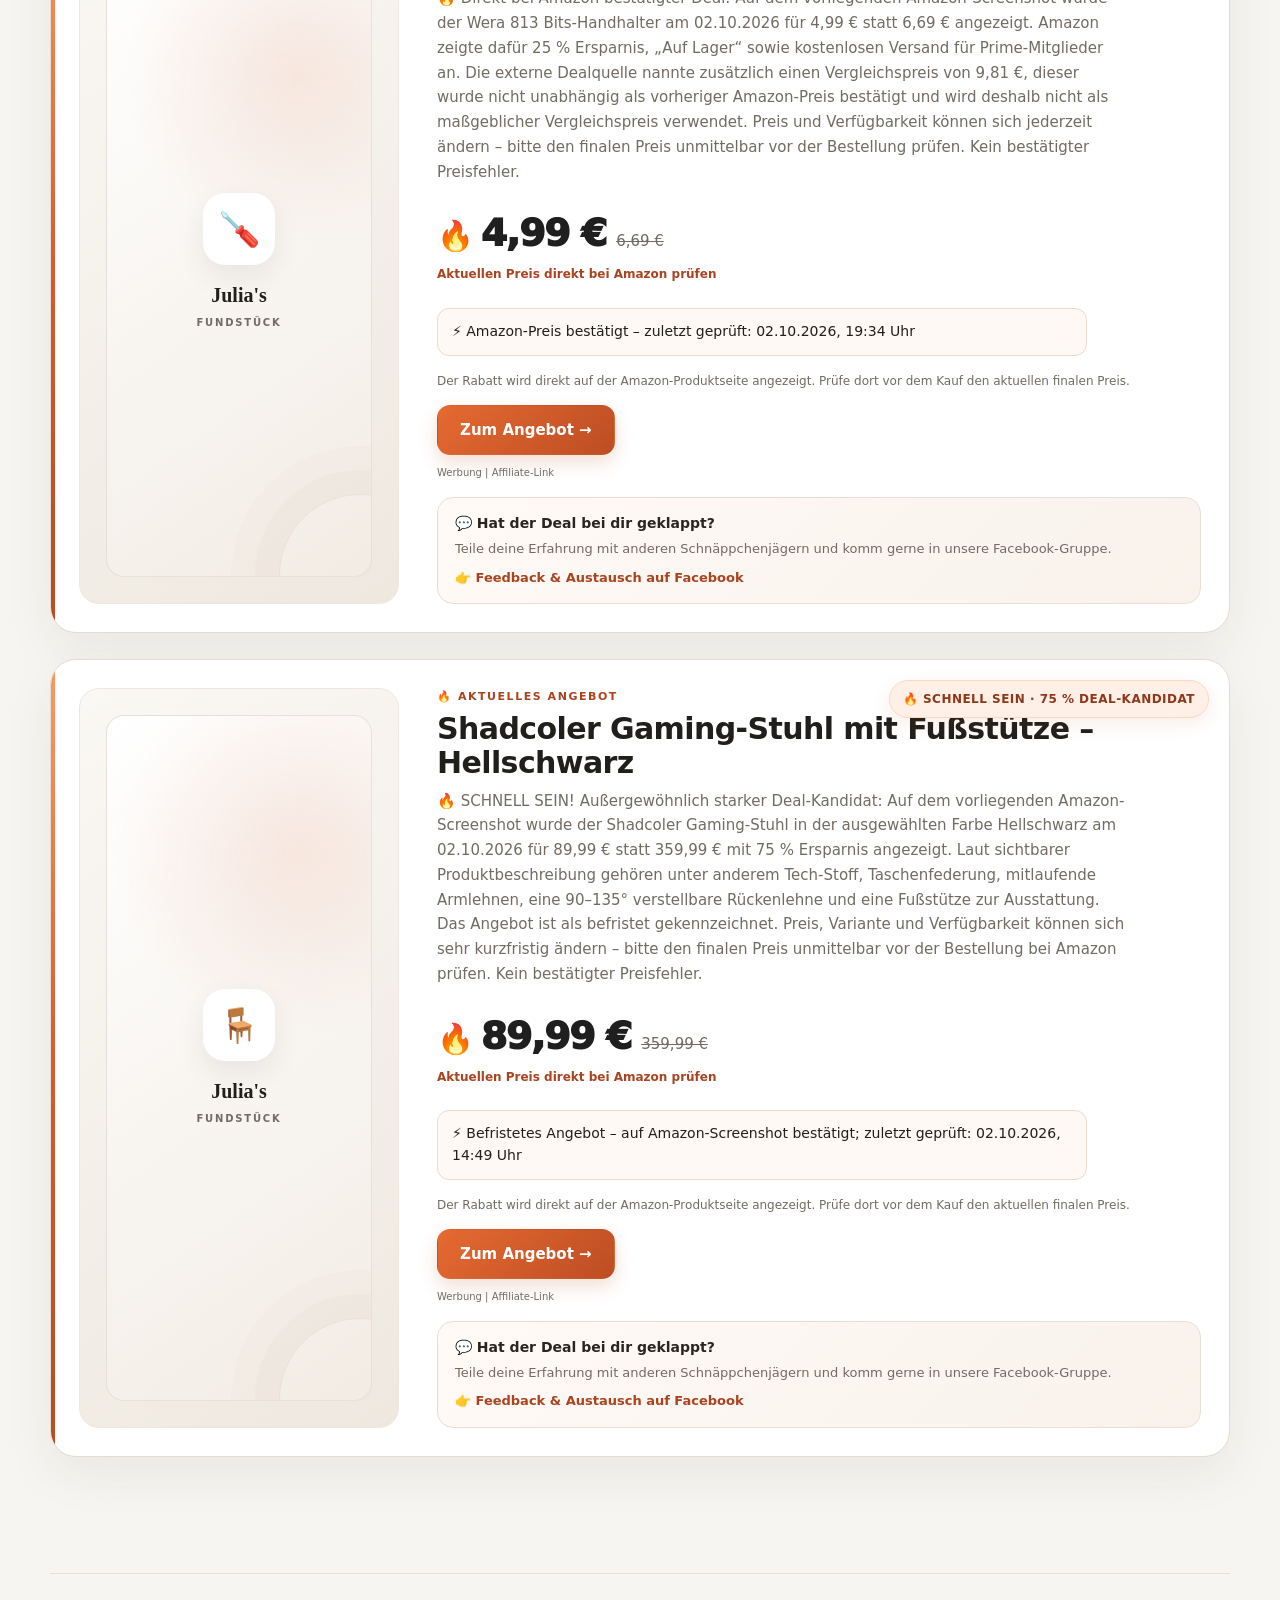
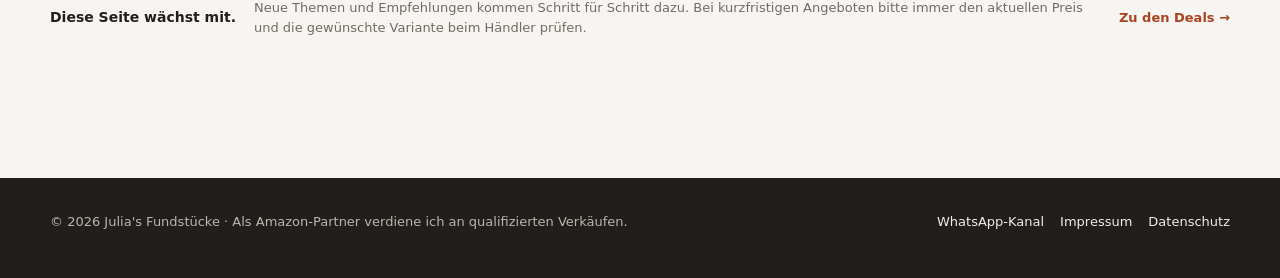
==== commit 8c8f62ab: "Redesign recommendations page" ====
--- a/bestseller.html
+++ b/bestseller.html
@@ -2,20 +2,108 @@
 <html lang="de">
 <head>
   <script src="analytics.js"></script>
-<meta property="og:type" content="website">
+  <meta property="og:type" content="website">
   <meta property="og:site_name" content="Julia's Fundstücke">
-  <meta property="og:title" content="Bestseller & Empfehlungen | Julia's Fundstücke">
-  <meta property="og:description" content="Aktuelle Deals, Gutscheincodes und ausgewählte Fundstücke bei Julia’s Fundstücke.">
+  <meta property="og:title" content="Empfehlungen & Ideen | Julia's Fundstücke">
+  <meta property="og:description" content="Ausgewählte Fundstücke, Themenwelten und Inspirationen, die länger interessant bleiben.">
   <meta property="og:image" content="https://julias-fundstuecke.de/julias-fundstuecke-vorschau.jpg">
   <meta property="og:image:width" content="1200">
   <meta property="og:image:height" content="630">
   <meta name="twitter:card" content="summary_large_image">
   <meta name="twitter:image" content="https://julias-fundstuecke.de/julias-fundstuecke-vorschau.jpg">
-<meta charset="utf-8"><meta name="viewport" content="width=device-width,initial-scale=1"><title>Bestseller & Empfehlungen | Julia's Fundstücke</title><link rel="stylesheet" href="styles.css"></head>
+  <meta charset="utf-8">
+  <meta name="viewport" content="width=device-width,initial-scale=1">
+  <meta name="description" content="Empfehlungen, Themenwelten und Inspirationen bei Julia's Fundstücke.">
+  <title>Empfehlungen & Ideen | Julia's Fundstücke</title>
+  <link rel="stylesheet" href="styles.css">
+</head>
 <body>
-<header class="site-header"><div class="container header-inner"><a class="brand" href="index.html"><strong>Julia's Fundstücke</strong><span>Deals · Gutscheine · Fundstücke</span></a><button class="nav-toggle" aria-label="Menü öffnen" aria-expanded="false" aria-controls="site-nav">☰</button><nav class="nav" id="site-nav" aria-label="Hauptnavigation"><a href="index.html">Start</a><a href="deals.html">Deals</a><a href="gutscheincodes.html">Gutscheine</a><a href="bestseller.html">Empfehlungen</a></nav></div></header>
-<main><section class="page-hero"><div class="container"><div class="eyebrow">✨ Länger interessant</div><h1>Bestseller & Empfehlungen</h1><p>Hier entsteht dein Bereich für Pinterest-taugliche Dauerbrenner: ausgewählte Produkte, Kategorien und Inspirationen, die nicht nur für wenige Stunden relevant sind.</p></div></section>
-<section class="section"><div class="container"><div class="info-box"><strong>Diese Seite ist vorbereitet.</strong><br>Als Nächstes können wir hier Kategorien wie Küche, Haushalt, Beauty und Technik anlegen und deine ersten Pinterest-Produkte ergänzen.</div></div></section></main>
+<header class="site-header">
+  <div class="container header-inner">
+    <a class="brand" href="index.html"><strong>Julia's Fundstücke</strong><span>Deals · Gutscheine · Fundstücke</span></a>
+    <button class="nav-toggle" aria-label="Menü öffnen" aria-expanded="false" aria-controls="site-nav">☰</button>
+    <nav class="nav" id="site-nav" aria-label="Hauptnavigation">
+      <a href="index.html">Start</a>
+      <a href="deals.html">Deals</a>
+      <a href="gutscheincodes.html">Gutscheine</a>
+      <a class="active" href="bestseller.html">Empfehlungen</a>
+    </nav>
+  </div>
+</header>
+
+<main>
+  <section class="recommend-hero">
+    <div class="container recommend-hero-inner">
+      <div class="eyebrow">✨ Mehr als Tagesdeals</div>
+      <h1>Empfehlungen & Ideen</h1>
+      <p>Hier findest du Themen, Looks und Fundstücke, die nicht nur für ein paar Stunden interessant sind.</p>
+    </div>
+  </section>
+
+  <section class="section recommend-topics">
+    <div class="container">
+      <div class="section-head">
+        <div><div class="eyebrow">Themenwelten</div><h2>Stöbern nach Interesse</h2></div>
+      </div>
+      <div class="recommend-grid">
+        <a class="recommend-card" href="herbst-outfit.html">
+          <span class="recommend-icon">🍂</span>
+          <div><h3>Mode & Looks</h3><p>Outfit-Ideen mit klar zugeordneten Produktlinks.</p></div>
+          <span class="recommend-arrow">→</span>
+        </a>
+        <a class="recommend-card" href="deals.html">
+          <span class="recommend-icon">💻</span>
+          <div><h3>Technik</h3><p>Interessante Technik-Fundstücke und starke Angebote.</p></div>
+          <span class="recommend-arrow">→</span>
+        </a>
+        <a class="recommend-card" href="deals.html">
+          <span class="recommend-icon">🏠</span>
+          <div><h3>Haushalt & Alltag</h3><p>Nützliche Produkte für Zuhause und unterwegs.</p></div>
+          <span class="recommend-arrow">→</span>
+        </a>
+        <a class="recommend-card" href="gutscheincodes.html">
+          <span class="recommend-icon">🎟️</span>
+          <div><h3>Sparen & Gutscheine</h3><p>Codes und Aktionen, die sich direkt prüfen lassen.</p></div>
+          <span class="recommend-arrow">→</span>
+        </a>
+      </div>
+    </div>
+  </section>
+
+  <section class="section">
+    <div class="container">
+      <div class="home-inspiration recommend-feature">
+        <div>
+          <div class="eyebrow">🍂 Aktuell entdecken</div>
+          <h2>Herbst-Look zum Nachstylen</h2>
+          <p>Sechs klar beschriftete Fundstücke in Camel, Bordeaux, dunklem Denim und Cognac.</p>
+        </div>
+        <a class="btn btn-primary" href="herbst-outfit.html">Zum Herbst-Look →</a>
+      </div>
+    </div>
+  </section>
+
+  <section class="section recommend-deals">
+    <div class="container">
+      <div class="section-head">
+        <div><div class="eyebrow">🔥 Gerade interessant</div><h2>Aktuelle Fundstücke</h2></div>
+        <a href="deals.html">Alle Deals →</a>
+      </div>
+      <div class="deal-list" data-deals data-limit="2"></div>
+    </div>
+  </section>
+
+  <section class="section recommend-note-section">
+    <div class="container">
+      <div class="compact-trust">
+        <strong>Diese Seite wächst mit.</strong>
+        <span>Neue Themen und Empfehlungen kommen Schritt für Schritt dazu. Bei kurzfristigen Angeboten bitte immer den aktuellen Preis und die gewünschte Variante beim Händler prüfen.</span>
+        <a href="deals.html">Zu den Deals →</a>
+      </div>
+    </div>
+  </section>
+</main>
+
 <footer class="footer"><div class="container footer-inner"><div>© <span data-year></span> Julia's Fundstücke · Als Amazon-Partner verdiene ich an qualifizierten Verkäufen.</div><div class="footer-links"><a href="https://whatsapp.com/channel/0029VbDqaVECXC3Hq6vQYK27" target="_blank" rel="noopener">WhatsApp-Kanal</a><a href="impressum.html">Impressum</a><a href="datenschutz.html">Datenschutz</a></div></div></footer>
 
 <div class="consent-banner" data-consent-banner hidden role="dialog" aria-label="Datenschutzeinstellungen" aria-live="polite">
@@ -25,4 +113,6 @@
     <div class="consent-links"><a href="datenschutz.html">Datenschutz</a><button type="button" class="consent-link-button" data-consent-close>Später entscheiden</button></div>
   </div>
 </div>
-<script src="script.js"></script></body></html>+<script src="script.js"></script>
+</body>
+</html>
--- a/styles.css
+++ b/styles.css
@@ -376,3 +376,53 @@
 .channel-cta p{margin:0;color:var(--muted);max-width:680px}
 @media(max-width:860px){.channel-cta{align-items:flex-start;flex-direction:column}}
 @media(max-width:520px){.channel-cta{padding:22px;border-radius:18px}.channel-cta h2{font-size:29px}.channel-cta .btn{width:100%}}
+
+
+/* Clear homepage hierarchy */
+.home-hero{padding:88px 0 54px}
+.home-hero-inner{max-width:850px}
+.home-hero h1{
+  font-family:Georgia,"Times New Roman",serif;
+  font-size:clamp(50px,8vw,86px);
+  line-height:.98;
+  letter-spacing:-.05em;
+  margin:14px 0 22px;
+}
+.home-lede{font-size:18px;line-height:1.7;color:var(--muted);max-width:720px;margin:0 0 28px}
+.home-actions{display:flex;align-items:center;gap:20px;flex-wrap:wrap}
+.home-text-link{font-weight:850;text-decoration:none;color:var(--accent-dark)}
+.home-text-link:hover{text-decoration:underline}
+.home-hot{padding-top:34px}
+.simple-head{margin-bottom:22px}
+.home-categories{padding-top:42px}
+.compact-trust{
+  border-top:1px solid var(--line);
+  padding-top:24px;
+  display:grid;
+  grid-template-columns:auto 1fr auto;
+  gap:18px;
+  align-items:center;
+  color:var(--muted);
+  font-size:13px;
+}
+.compact-trust strong{color:var(--text);font-size:14px}
+.compact-trust a{font-weight:800;color:var(--accent-dark);text-decoration:none;white-space:nowrap}
+.compact-trust a:hover{text-decoration:underline}
+.home-transparency{padding-top:22px;padding-bottom:6px}
+@media(max-width:860px){
+  .home-hero{padding:58px 0 34px}
+  .compact-trust{grid-template-columns:1fr;gap:8px}
+}
+@media(max-width:520px){
+  .home-hero{padding:46px 0 28px}
+  .home-hero h1{font-size:49px}
+  .home-lede{font-size:16px}
+  .home-actions{align-items:stretch;flex-direction:column}
+  .home-actions .btn{width:100%}
+  .home-text-link{text-align:center;padding:8px 0}
+  .home-hot{padding-top:24px}
+}
+
+/* Simpler primary navigation */
+.nav{gap:30px}
+.nav a{font-size:14px;font-weight:750}
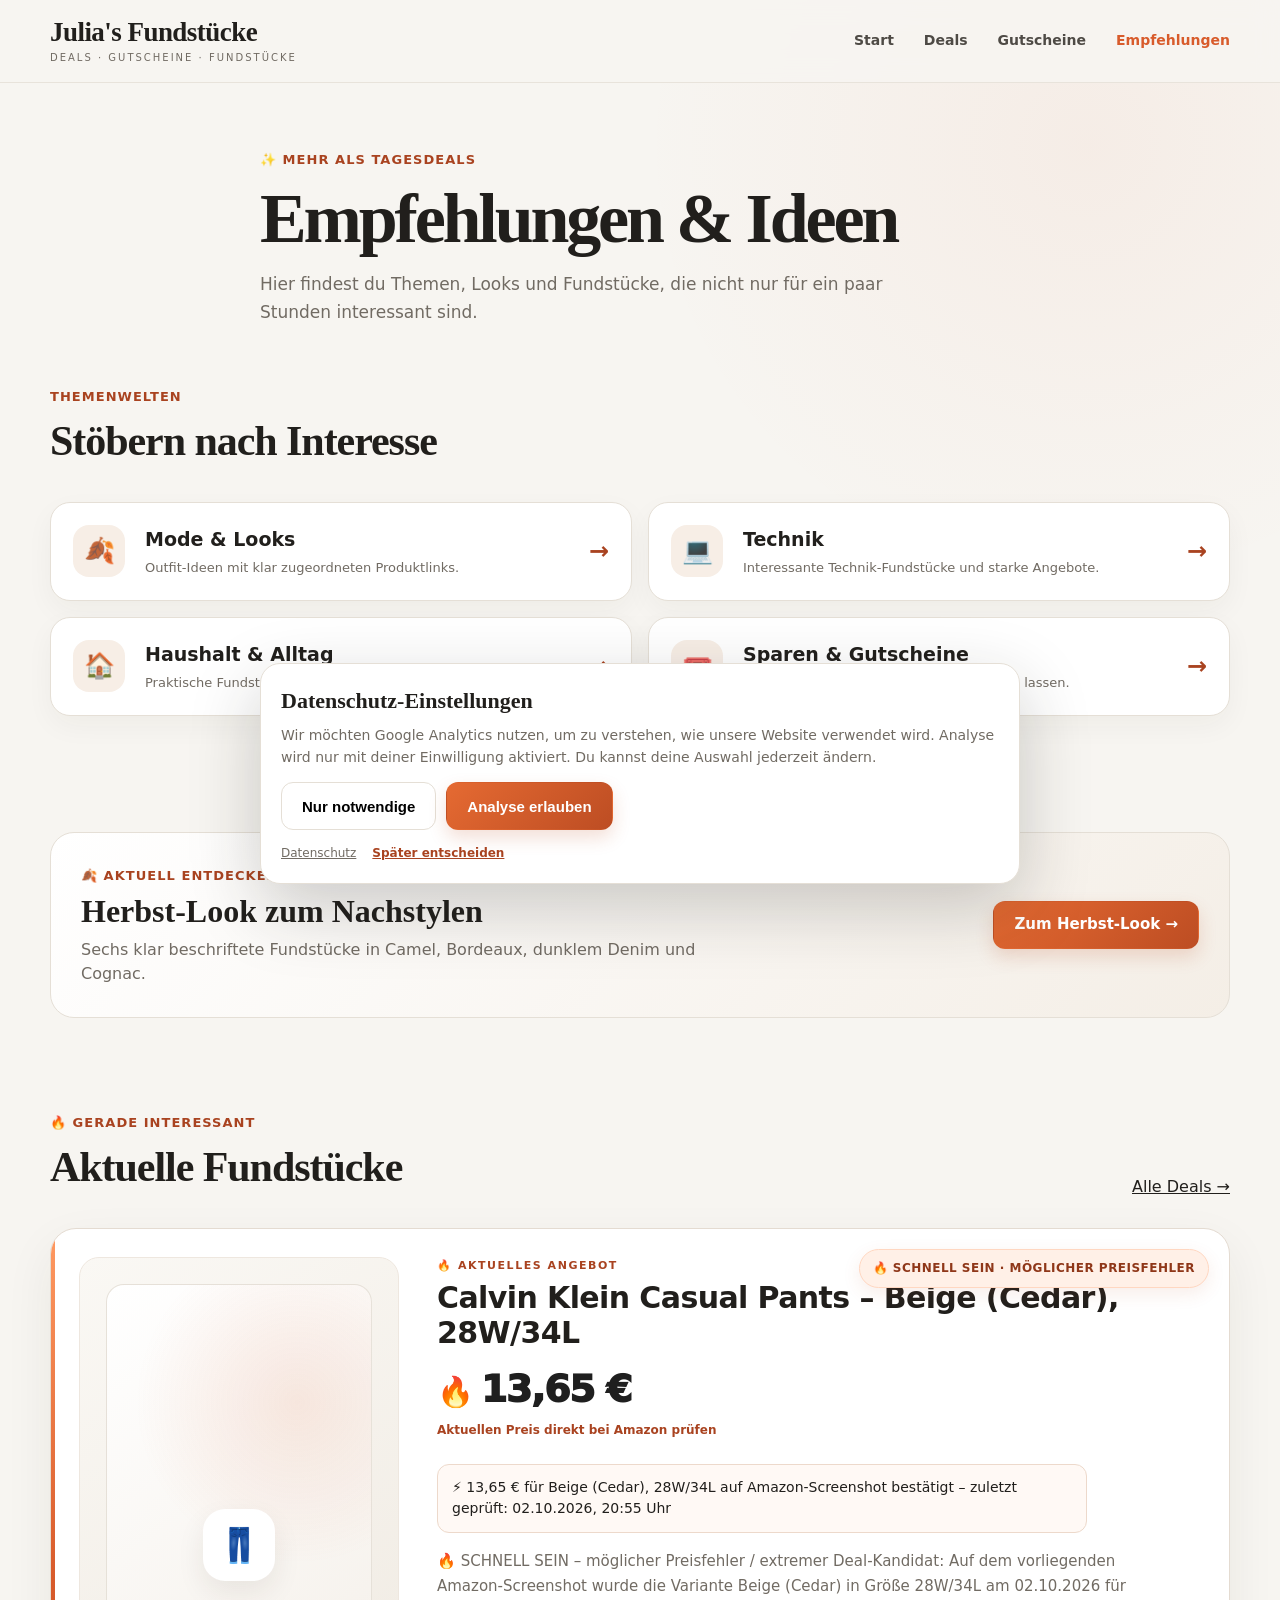
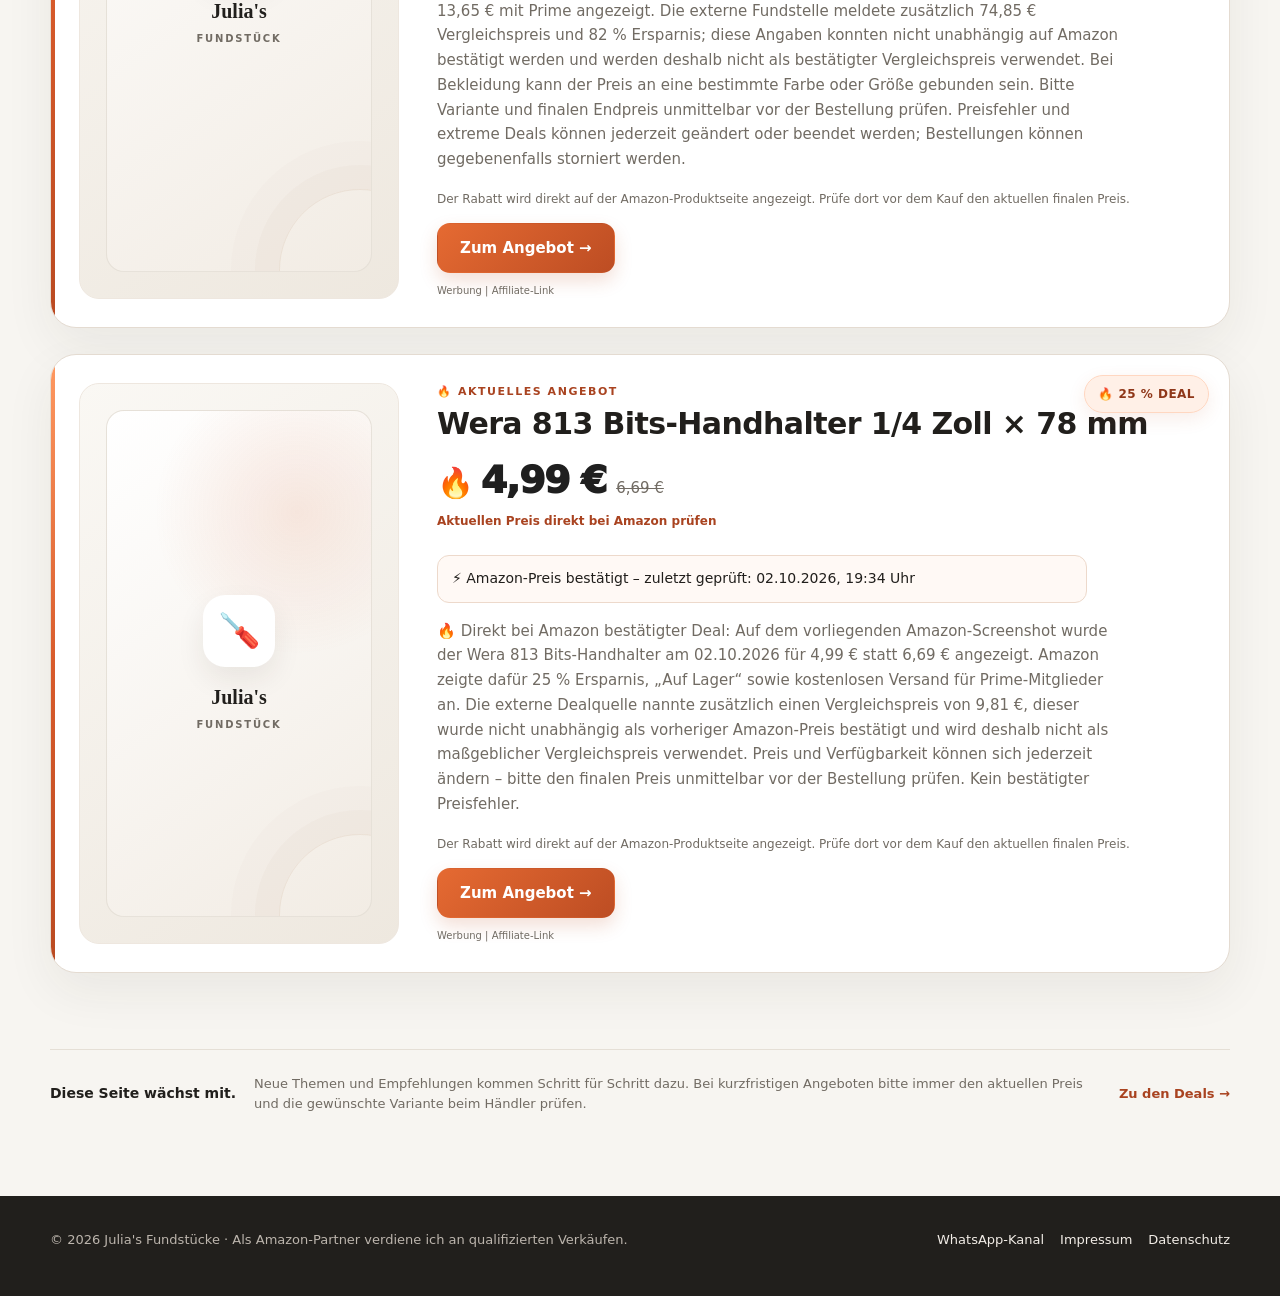
==== commit 37b27df9: "Link recommendations to household helpers guide" ====
--- a/bestseller.html
+++ b/bestseller.html
@@ -56,9 +56,9 @@
           <div><h3>Technik</h3><p>Interessante Technik-Fundstücke und starke Angebote.</p></div>
           <span class="recommend-arrow">→</span>
         </a>
-        <a class="recommend-card" href="deals.html">
+        <a class="recommend-card" href="haushaltshelfer.html">
           <span class="recommend-icon">🏠</span>
-          <div><h3>Haushalt & Alltag</h3><p>Nützliche Produkte für Zuhause und unterwegs.</p></div>
+          <div><h3>Haushalt & Alltag</h3><p>Praktische Fundstücke für Zuhause und tägliche Routinen.</p></div>
           <span class="recommend-arrow">→</span>
         </a>
         <a class="recommend-card" href="gutscheincodes.html">
--- a/styles.css
+++ b/styles.css
@@ -426,3 +426,259 @@
 /* Simpler primary navigation */
 .nav{gap:30px}
 .nav a{font-size:14px;font-weight:750}
+
+
+/* Recommendations page refresh */
+.recommend-hero{padding:64px 0 30px}
+.recommend-hero-inner{max-width:760px}
+.recommend-hero h1{
+  font-family:Georgia,"Times New Roman",serif;
+  font-size:clamp(44px,6.5vw,70px);
+  line-height:1;
+  letter-spacing:-.045em;
+  margin:12px 0 16px;
+}
+.recommend-hero p{margin:0;color:var(--muted);font-size:17px;line-height:1.65;max-width:670px}
+.recommend-topics{padding-top:28px}
+.recommend-grid{display:grid;grid-template-columns:repeat(2,1fr);gap:16px}
+.recommend-card{
+  display:grid;grid-template-columns:56px 1fr auto;gap:16px;align-items:center;
+  padding:22px;background:#fff;border:1px solid var(--line);border-radius:20px;
+  text-decoration:none;box-shadow:0 10px 28px rgba(48,38,29,.045);transition:.2s ease;
+}
+.recommend-card:hover{transform:translateY(-2px);box-shadow:var(--shadow)}
+.recommend-icon{width:52px;height:52px;border-radius:16px;background:#f7eee6;display:grid;place-items:center;font-size:25px}
+.recommend-card h3{margin:0 0 4px;font-size:19px}
+.recommend-card p{margin:0;color:var(--muted);font-size:13px;line-height:1.5}
+.recommend-arrow{font-size:24px;color:var(--accent-dark);font-weight:800}
+.recommend-feature{box-shadow:none}
+.recommend-deals{padding-top:34px}
+.recommend-note-section{padding-top:18px;padding-bottom:0}
+@media(max-width:700px){
+  .recommend-hero{padding:44px 0 22px}
+  .recommend-hero h1{font-size:46px}
+  .recommend-grid{grid-template-columns:1fr}
+  .recommend-card{grid-template-columns:50px 1fr auto;padding:18px}
+  .recommend-icon{width:46px;height:46px;font-size:22px}
+}
+
+
+/* Compact mobile-first deals feed */
+.deals-page .page-hero{padding:54px 0 22px}
+.deals-page .page-hero h1{font-size:clamp(42px,6vw,60px)}
+.deals-page .page-hero p{max-width:650px}
+.deals-page .trust-strip{margin:18px 0 0}
+.deals-section{padding-top:20px}
+.deals-feed{gap:16px}
+.deals-page .deal-card{
+  grid-template-columns:210px 1fr;
+  gap:24px;
+  padding:20px;
+  border-radius:20px;
+  box-shadow:0 10px 30px rgba(48,38,29,.055);
+}
+.deals-page .deal-media{min-height:190px;padding:18px;border-radius:16px}
+.deals-page .placeholder-premium{min-height:170px!important}
+.deals-page .placeholder-mark{width:58px;height:58px;font-size:28px;margin-bottom:10px}
+.deals-page .deal-card h3{font-size:24px;margin:5px 0 8px;padding-right:120px}
+.deals-page .deal-badge{top:16px;right:16px;font-size:10px;padding:7px 10px;max-width:180px;text-align:center}
+.deals-page .price-now{font-size:34px}
+.deals-page .price-old{font-size:13px}
+.deals-page .coupon{margin:10px 0 12px;padding:10px 12px;font-size:13px}
+.deals-page .price-check{margin-bottom:8px}
+.deals-page .deal-actions{margin-top:12px}
+.deals-page .deal-actions .btn{min-height:46px;padding-inline:18px}
+.deal-details{margin:4px 0 2px;border-top:1px solid var(--line);padding-top:10px}
+.deal-details summary{cursor:pointer;color:var(--accent-dark);font-weight:850;font-size:13px;list-style:none}
+.deal-details summary::-webkit-details-marker{display:none}
+.deal-details summary:after{content:" +";font-weight:900}
+.deal-details[open] summary:after{content:" −"}
+.deal-details .deal-desc{font-size:13px;line-height:1.55;margin:10px 0 8px}
+.deal-details .deal-hint{margin:0 0 4px}
+.deal-community{
+  margin-top:28px;
+  background:linear-gradient(135deg,#fff,#f3ede6);
+  border:1px solid var(--line);
+  border-radius:20px;
+  padding:24px;
+  display:flex;
+  align-items:center;
+  justify-content:space-between;
+  gap:24px;
+}
+.deal-community h2{font-family:Georgia,"Times New Roman",serif;font-size:28px;line-height:1.1;margin:6px 0 8px}
+.deal-community p{margin:0;color:var(--muted);font-size:14px;max-width:650px}
+.deal-community-actions{display:flex;gap:10px;flex-wrap:wrap;flex-shrink:0}
+@media(max-width:860px){
+  .deals-page .page-hero{padding:42px 0 18px}
+  .deals-page .deal-card{grid-template-columns:150px 1fr;gap:18px;padding:16px}
+  .deals-page .deal-media{min-height:150px;padding:12px}
+  .deals-page .placeholder-premium{min-height:140px!important}
+  .deal-community{align-items:flex-start;flex-direction:column}
+}
+@media(max-width:620px){
+  .deals-page .page-hero h1{font-size:44px}
+  .deals-page .trust-strip span{width:auto;flex:1 1 100%}
+  .deals-page .deal-card{grid-template-columns:108px 1fr;gap:13px;padding:13px}
+  .deals-page .deal-card:before{width:3px}
+  .deals-page .deal-media{min-height:108px;height:108px;padding:8px;align-self:start}
+  .deals-page .placeholder-premium{min-height:92px!important;height:92px!important;border-radius:13px!important}
+  .deals-page .placeholder-mark{width:42px;height:42px;border-radius:13px;font-size:21px;margin-bottom:5px}
+  .deals-page .placeholder-brand{font-size:14px}
+  .deals-page .placeholder-label{font-size:7px}
+  .deals-page .deal-kicker{font-size:9px}
+  .deals-page .deal-card h3{font-size:18px;line-height:1.18;padding-right:0;margin:3px 0 7px}
+  .deals-page .deal-badge{position:static;grid-column:1/-1;justify-self:start;margin:-2px 0 0 2px;max-width:100%;font-size:9px}
+  .deals-page .price-now{font-size:26px}
+  .deals-page .price-now::before{font-size:.7em;margin-right:5px}
+  .deals-page .price-old{font-size:11px}
+  .deals-page .price-check{font-size:10px;margin-bottom:7px}
+  .deals-page .coupon{grid-column:1/-1;font-size:11px;margin:8px 0;padding:8px 9px}
+  .deals-page .deal-actions .btn{width:100%;min-height:43px;font-size:14px}
+  .deals-page .affiliate-note{font-size:9px}
+  .deal-details{grid-column:1/-1}
+  .deal-details summary{font-size:12px}
+  .deal-community{padding:19px;border-radius:17px}
+  .deal-community h2{font-size:25px}
+  .deal-community-actions{width:100%}
+  .deal-community-actions .btn{width:100%}
+}
+
+
+/* Compact voucher code page */
+.codes-page .page-hero{padding:54px 0 22px}
+.codes-page .page-hero h1{font-size:clamp(42px,6vw,60px)}
+.codes-page .page-hero p{max-width:650px}
+.codes-page .trust-strip{margin:18px 0 0}
+.codes-section{padding-top:20px}
+.codes-feed{gap:16px}
+.codes-page .deal-card{
+  grid-template-columns:210px 1fr;
+  gap:24px;
+  padding:20px;
+  border-radius:20px;
+  box-shadow:0 10px 30px rgba(48,38,29,.055);
+}
+.codes-page .deal-media{min-height:190px;padding:18px;border-radius:16px}
+.codes-page .placeholder-premium{min-height:170px!important}
+.codes-page .placeholder-mark{width:58px;height:58px;font-size:28px;margin-bottom:10px}
+.codes-page .deal-card h3{font-size:24px;margin:5px 0 8px;padding-right:120px}
+.codes-page .deal-badge{top:16px;right:16px;font-size:10px;padding:7px 10px;max-width:180px;text-align:center}
+.codes-page .price-now{font-size:34px}
+.codes-page .price-old{font-size:13px}
+.codes-page .price-check{margin-bottom:8px}
+.codes-page .coupon{
+  margin:10px 0 12px;
+  padding:12px 13px;
+  font-size:13px;
+  background:#fff7f1;
+  border:1px solid #efc5ad;
+  max-width:680px;
+}
+.codes-page .code{
+  font-size:15px;
+  padding:6px 9px;
+  border:1px solid #e3c9b7;
+  background:#fff;
+}
+.codes-page .copy-btn{
+  background:var(--accent);
+  color:#fff;
+  border-radius:9px;
+  padding:7px 10px;
+  text-decoration:none;
+}
+.codes-page .copy-btn:hover{filter:brightness(.95)}
+.codes-page .deal-actions{margin-top:12px}
+.codes-page .deal-actions .btn{min-height:46px;padding-inline:18px}
+.code-community{margin-top:28px}
+@media(max-width:860px){
+  .codes-page .page-hero{padding:42px 0 18px}
+  .codes-page .deal-card{grid-template-columns:150px 1fr;gap:18px;padding:16px}
+  .codes-page .deal-media{min-height:150px;padding:12px}
+  .codes-page .placeholder-premium{min-height:140px!important}
+}
+@media(max-width:620px){
+  .codes-page .page-hero h1{font-size:44px}
+  .codes-page .trust-strip span{width:auto;flex:1 1 100%}
+  .codes-page .deal-card{grid-template-columns:108px 1fr;gap:13px;padding:13px}
+  .codes-page .deal-card:before{width:3px}
+  .codes-page .deal-media{min-height:108px;height:108px;padding:8px;align-self:start}
+  .codes-page .placeholder-premium{min-height:92px!important;height:92px!important;border-radius:13px!important}
+  .codes-page .placeholder-mark{width:42px;height:42px;border-radius:13px;font-size:21px;margin-bottom:5px}
+  .codes-page .placeholder-brand{font-size:14px}
+  .codes-page .placeholder-label{font-size:7px}
+  .codes-page .deal-kicker{font-size:9px}
+  .codes-page .deal-card h3{font-size:18px;line-height:1.18;padding-right:0;margin:3px 0 7px}
+  .codes-page .deal-badge{position:static;grid-column:1/-1;justify-self:start;margin:-2px 0 0 2px;max-width:100%;font-size:9px}
+  .codes-page .price-now{font-size:26px}
+  .codes-page .price-now::before{font-size:.7em;margin-right:5px}
+  .codes-page .price-old{font-size:11px}
+  .codes-page .price-check{font-size:10px;margin-bottom:7px}
+  .codes-page .coupon{grid-column:1/-1;margin:8px 0;padding:10px;gap:8px}
+  .codes-page .code{font-size:14px}
+  .codes-page .copy-btn{padding:7px 9px;font-size:11px}
+  .codes-page .deal-actions .btn{width:100%;min-height:43px;font-size:14px}
+  .codes-page .affiliate-note{font-size:9px}
+}
+
+
+/* Homepage aligned with compact deal feed */
+.home-page .home-hero{padding:58px 0 30px}
+.home-page .home-hero h1{font-size:clamp(46px,7vw,72px);max-width:760px}
+.home-page .home-lede{font-size:17px;margin-bottom:22px}
+.home-page .home-hot{padding:24px 0 34px}
+.home-page .home-hot .section-head{margin-bottom:18px}
+.home-page .home-hot .deal-list{gap:14px}
+.home-page .home-hot .deal-card{
+  grid-template-columns:170px 1fr;
+  gap:20px;
+  padding:17px;
+  border-radius:19px;
+  box-shadow:0 9px 26px rgba(48,38,29,.05);
+}
+.home-page .home-hot .deal-media{min-height:155px;padding:13px;border-radius:15px}
+.home-page .home-hot .placeholder-premium{min-height:140px!important}
+.home-page .home-hot .placeholder-mark{width:50px;height:50px;font-size:24px;margin-bottom:8px}
+.home-page .home-hot .deal-card h3{font-size:21px;margin:4px 0 7px;padding-right:100px}
+.home-page .home-hot .deal-badge{top:14px;right:14px;font-size:9px;padding:6px 9px;max-width:160px;text-align:center}
+.home-page .home-hot .price-now{font-size:30px}
+.home-page .home-hot .price-old{font-size:12px}
+.home-page .home-hot .price-check{font-size:10px;margin-bottom:6px}
+.home-page .home-hot .coupon{margin:8px 0 10px;padding:8px 10px;font-size:11px}
+.home-page .home-hot .deal-details{margin-top:3px;padding-top:8px}
+.home-page .home-hot .deal-details summary{font-size:11px}
+.home-page .home-hot .deal-actions{margin-top:9px}
+.home-page .home-hot .deal-actions .btn{min-height:42px;padding-inline:15px;font-size:13px}
+.home-page .home-hot .affiliate-note{font-size:9px}
+.home-page .home-categories{padding:34px 0}
+.home-page .category-grid{gap:12px}
+.home-page .category-card{padding:20px;border-radius:18px;box-shadow:0 7px 20px rgba(48,38,29,.035)}
+.home-page .category-card .icon{width:42px;height:42px;font-size:21px}
+.home-page .category-card h3{font-size:18px;margin:10px 0 4px}
+.home-page .category-card p{font-size:13px}
+.home-page .channel-cta,.home-page .home-inspiration{padding:23px;border-radius:19px;box-shadow:none}
+.home-page .channel-cta h2,.home-page .home-inspiration h2{font-size:28px}
+.home-page .section{padding-top:34px;padding-bottom:34px}
+.home-page .home-transparency{padding-top:10px;padding-bottom:0}
+@media(max-width:700px){
+  .home-page .home-hero{padding:38px 0 24px}
+  .home-page .home-hero h1{font-size:44px}
+  .home-page .home-hot{padding-top:18px}
+  .home-page .home-hot .deal-card{grid-template-columns:105px 1fr;gap:12px;padding:12px}
+  .home-page .home-hot .deal-media{min-height:105px;height:105px;padding:7px;align-self:start}
+  .home-page .home-hot .placeholder-premium{min-height:90px!important;height:90px!important;border-radius:12px!important}
+  .home-page .home-hot .placeholder-mark{width:40px;height:40px;border-radius:12px;font-size:20px;margin-bottom:4px}
+  .home-page .home-hot .placeholder-brand{font-size:13px}
+  .home-page .home-hot .placeholder-label{font-size:7px}
+  .home-page .home-hot .deal-kicker{font-size:8px}
+  .home-page .home-hot .deal-card h3{font-size:17px;line-height:1.18;padding-right:0;margin:2px 0 6px}
+  .home-page .home-hot .deal-badge{position:static;grid-column:1/-1;justify-self:start;margin:-1px 0 0 2px;font-size:8px;max-width:100%}
+  .home-page .home-hot .price-now{font-size:24px}
+  .home-page .home-hot .price-old{font-size:10px}
+  .home-page .home-hot .coupon{grid-column:1/-1;margin:7px 0;padding:7px 8px;font-size:10px}
+  .home-page .home-hot .deal-details{grid-column:1/-1}
+  .home-page .home-hot .deal-actions .btn{width:100%;min-height:41px}
+  .home-page .section{padding-top:27px;padding-bottom:27px}
+  .home-page .channel-cta,.home-page .home-inspiration{padding:19px}
+}
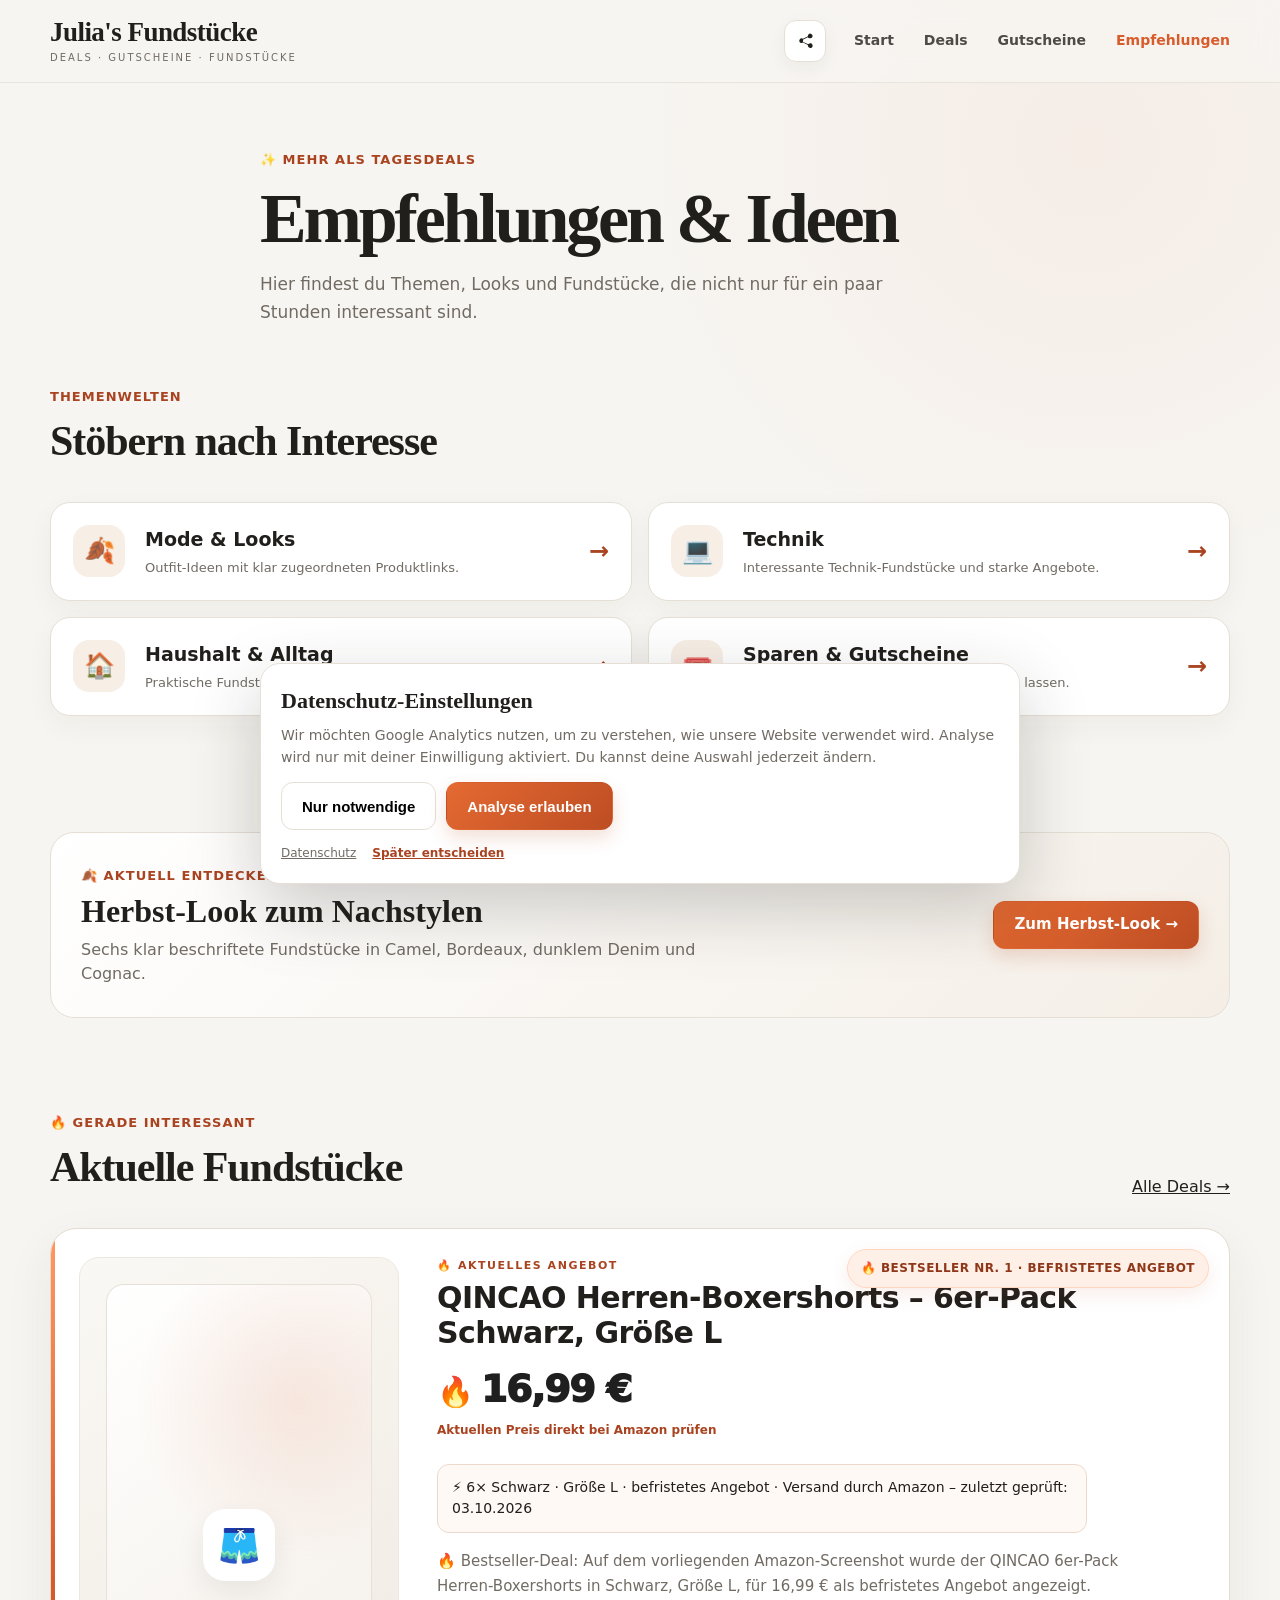
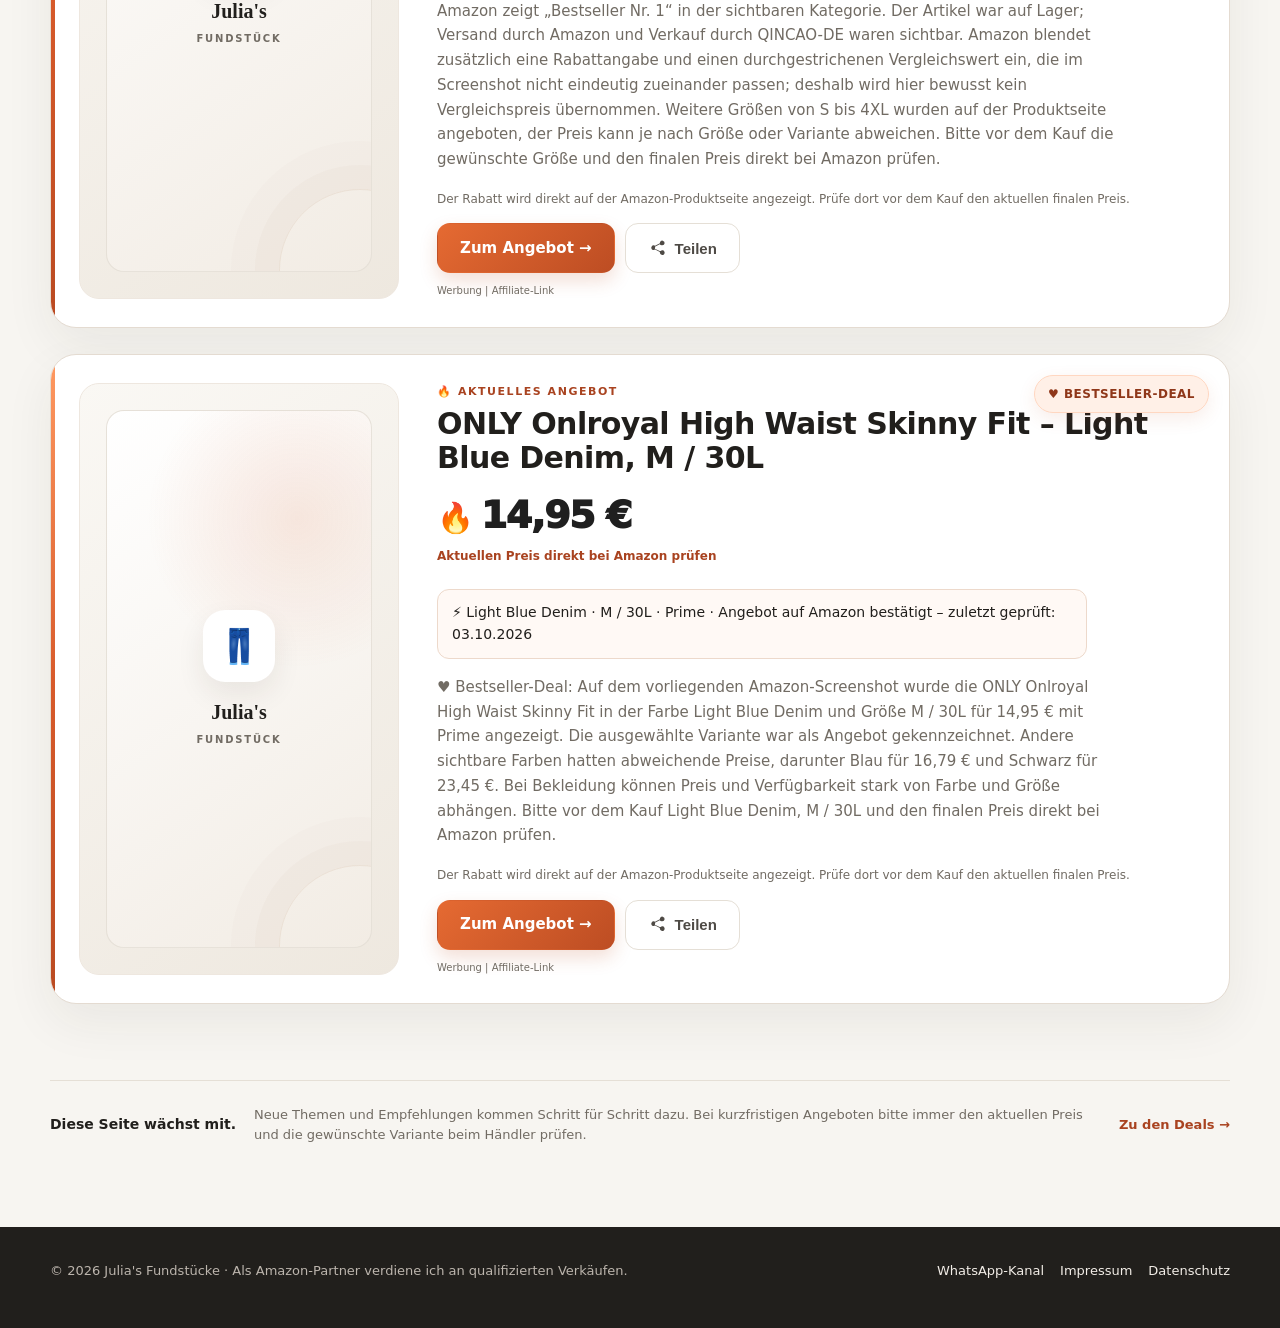
==== commit fb262179: "Teilen-Button fest einbauen und Assets aktualisieren (bestseller.html)" ====
--- a/bestseller.html
+++ b/bestseller.html
@@ -15,12 +15,12 @@
   <meta name="viewport" content="width=device-width,initial-scale=1">
   <meta name="description" content="Empfehlungen, Themenwelten und Inspirationen bei Julia's Fundstücke.">
   <title>Empfehlungen & Ideen | Julia's Fundstücke</title>
-  <link rel="stylesheet" href="styles.css">
+  <link rel="stylesheet" href="styles.css?v=20261003-1258">
 </head>
 <body>
 <header class="site-header">
   <div class="container header-inner">
-    <a class="brand" href="index.html"><strong>Julia's Fundstücke</strong><span>Deals · Gutscheine · Fundstücke</span></a>
+    <a class="brand" href="index.html"><strong>Julia's Fundstücke</strong><span>Deals · Gutscheine · Fundstücke</span></a><button class="site-share-button" type="button" data-site-share aria-label="Diese Seite teilen" title="Diese Seite teilen"><svg viewBox="0 0 24 24" aria-hidden="true"><path d="M18 8a3 3 0 1 0-2.83-4A3 3 0 0 0 15 5c0 .18.02.35.05.52L8.91 8.59A3 3 0 0 0 7 8a3 3 0 1 0 1.91 5.41l6.14 3.07A3 3 0 0 0 15 17c0 .18.02.35.05.52A3 3 0 1 0 16 15c-.44 0-.86.1-1.23.27L8.63 12.2A3.1 3.1 0 0 0 9 11c0-.42-.08-.82-.23-1.19l6.13-3.07c.52.78 1.41 1.26 2.4 1.26H18Z"/></svg></button>
     <button class="nav-toggle" aria-label="Menü öffnen" aria-expanded="false" aria-controls="site-nav">☰</button>
     <nav class="nav" id="site-nav" aria-label="Hauptnavigation">
       <a href="index.html">Start</a>
@@ -113,6 +113,6 @@
     <div class="consent-links"><a href="datenschutz.html">Datenschutz</a><button type="button" class="consent-link-button" data-consent-close>Später entscheiden</button></div>
   </div>
 </div>
-<script src="script.js"></script>
+<script src="script.js?v=20261003-1258"></script>
 </body>
 </html>
--- a/styles.css
+++ b/styles.css
@@ -682,3 +682,205 @@
   .home-page .section{padding-top:27px;padding-bottom:27px}
   .home-page .channel-cta,.home-page .home-inspiration{padding:19px}
 }
+
+
+/* Evergreen household helpers */
+.helper-hero{padding:64px 0 28px}
+.helper-hero-inner{max-width:820px}
+.helper-hero h1{
+  font-family:Georgia,"Times New Roman",serif;
+  font-size:clamp(44px,6.5vw,70px);
+  line-height:1;
+  letter-spacing:-.045em;
+  margin:12px 0 18px;
+}
+.helper-hero p{margin:0;color:var(--muted);font-size:17px;line-height:1.7;max-width:760px}
+.helper-section{padding-top:24px}
+.helper-grid{display:grid;grid-template-columns:repeat(2,1fr);gap:16px}
+.helper-card{
+  position:relative;
+  background:#fff;
+  border:1px solid var(--line);
+  border-radius:21px;
+  padding:24px;
+  box-shadow:0 9px 28px rgba(48,38,29,.045);
+}
+.helper-icon{
+  width:52px;height:52px;border-radius:16px;
+  display:grid;place-items:center;
+  background:#f7eee6;font-size:25px;
+  margin-bottom:16px;
+}
+.helper-number{
+  position:absolute;right:20px;top:18px;
+  font-family:Georgia,"Times New Roman",serif;
+  font-size:24px;color:#d7c8bb;font-weight:700;
+}
+.helper-card h2{font-size:22px;line-height:1.2;margin:0 0 8px}
+.helper-card p{color:var(--muted);font-size:14px;line-height:1.6;margin:0 0 18px}
+.helper-card .btn{min-height:44px;padding-inline:16px}
+.helper-note{
+  margin-top:20px;padding:16px 18px;border-radius:15px;
+  background:var(--surface-soft);border:1px solid var(--line);
+  display:flex;gap:8px;align-items:flex-start;
+  color:var(--muted);font-size:12px;
+}
+.helper-note strong{color:var(--text);white-space:nowrap}
+.helper-more{padding-top:24px}
+@media(max-width:700px){
+  .helper-hero{padding:44px 0 22px}
+  .helper-hero h1{font-size:43px}
+  .helper-hero p{font-size:15px}
+  .helper-grid{grid-template-columns:1fr;gap:12px}
+  .helper-card{padding:20px;border-radius:18px}
+  .helper-card h2{font-size:20px}
+  .helper-card .btn{width:100%}
+  .helper-note{flex-direction:column}
+}
+
+
+/* Mega deals page */
+.mega-entry-link{
+  display:inline-flex;
+  margin-top:16px;
+  color:var(--accent-dark);
+  font-weight:900;
+  font-size:14px;
+  text-decoration:none;
+}
+.mega-entry-link:hover{text-decoration:underline}
+.mega-hero{padding-bottom:28px}
+.mega-hero h1{max-width:850px}
+.mega-hero p{max-width:800px;line-height:1.7}
+.mega-notice{
+  margin-top:20px;
+  max-width:850px;
+  display:flex;
+  gap:8px;
+  align-items:flex-start;
+  background:#fff7f1;
+  border:1px solid #ecd8ca;
+  border-radius:14px;
+  padding:13px 15px;
+  color:var(--muted);
+  font-size:12px;
+}
+.mega-notice strong{color:var(--text);white-space:nowrap}
+.mega-section{padding-top:26px}
+.mega-section-head{margin-bottom:18px;max-width:820px}
+.mega-section-head h2{
+  font-family:Georgia,"Times New Roman",serif;
+  font-size:36px;
+  line-height:1.1;
+  letter-spacing:-.025em;
+  margin:7px 0 8px;
+}
+.mega-section-head p{margin:0;color:var(--muted);font-size:14px}
+.mega-strong{padding-top:40px}
+.mega-bottom{padding-top:30px}
+@media(max-width:620px){
+  .mega-entry-link{font-size:13px}
+  .mega-notice{flex-direction:column}
+  .mega-section-head h2{font-size:29px}
+  .mega-section{padding-top:20px}
+  .mega-strong{padding-top:32px}
+}
+
+
+/* Compact homepage mega teaser */
+.home-mega-teaser{padding:4px 0 6px}
+.home-mega-link{
+  display:grid;
+  grid-template-columns:42px 1fr auto;
+  gap:13px;
+  align-items:center;
+  padding:13px 15px;
+  background:#fff7f1;
+  border:1px solid #ecd8ca;
+  border-radius:15px;
+  text-decoration:none;
+  transition:.2s ease;
+}
+.home-mega-link:hover{transform:translateY(-1px);border-color:#ddbca8}
+.home-mega-icon{
+  width:38px;height:38px;border-radius:12px;
+  display:grid;place-items:center;
+  background:#fff;font-size:20px;
+  box-shadow:0 6px 18px rgba(48,38,29,.05);
+}
+.home-mega-copy{display:flex;flex-direction:column;gap:2px;min-width:0}
+.home-mega-copy strong{font-size:14px;line-height:1.2}
+.home-mega-copy small{font-size:11px;color:var(--muted);line-height:1.35}
+.home-mega-arrow{font-size:21px;color:var(--accent-dark);font-weight:900}
+@media(max-width:520px){
+  .home-mega-teaser{padding-top:0}
+  .home-mega-link{grid-template-columns:38px 1fr auto;padding:11px 12px;gap:10px;border-radius:13px}
+  .home-mega-icon{width:34px;height:34px;font-size:18px}
+  .home-mega-copy strong{font-size:13px}
+  .home-mega-copy small{font-size:10px}
+}
+
+
+/* Sitewide share controls */
+.site-share-button{
+  flex:0 0 auto;
+  width:42px;
+  height:42px;
+  margin-left:auto;
+  display:grid;
+  place-items:center;
+  border:1px solid var(--line);
+  border-radius:12px;
+  background:#fff;
+  color:var(--text);
+  cursor:pointer;
+  box-shadow:0 6px 18px rgba(41,35,28,.05);
+  transition:.2s ease;
+}
+.site-share-button:hover{
+  transform:translateY(-1px);
+  border-color:#d8c7b9;
+  color:var(--accent-dark);
+}
+.site-share-button svg,
+.btn-share-deal svg{
+  width:19px;
+  height:19px;
+  fill:currentColor;
+  display:block;
+}
+.site-share-button.share-success{
+  width:auto;
+  min-width:42px;
+  padding:0 12px;
+  color:var(--accent-dark);
+  font-size:12px;
+  font-weight:850;
+}
+.btn-share-deal{
+  background:#fff;
+  border-color:var(--line);
+  color:#4e4a45;
+  cursor:pointer;
+}
+.btn-share-deal:hover{
+  background:var(--surface-soft);
+  border-color:#d8c7b9;
+}
+.btn-share-deal.share-success{
+  color:var(--accent-dark);
+}
+@media(max-width:860px){
+  .site-share-button{margin-left:auto}
+}
+@media(max-width:620px){
+  .site-share-button{
+    width:40px;
+    height:40px;
+    border-radius:11px;
+  }
+  .site-share-button svg{width:18px;height:18px}
+  .deal-actions .btn-share-deal{
+    width:100%;
+  }
+}
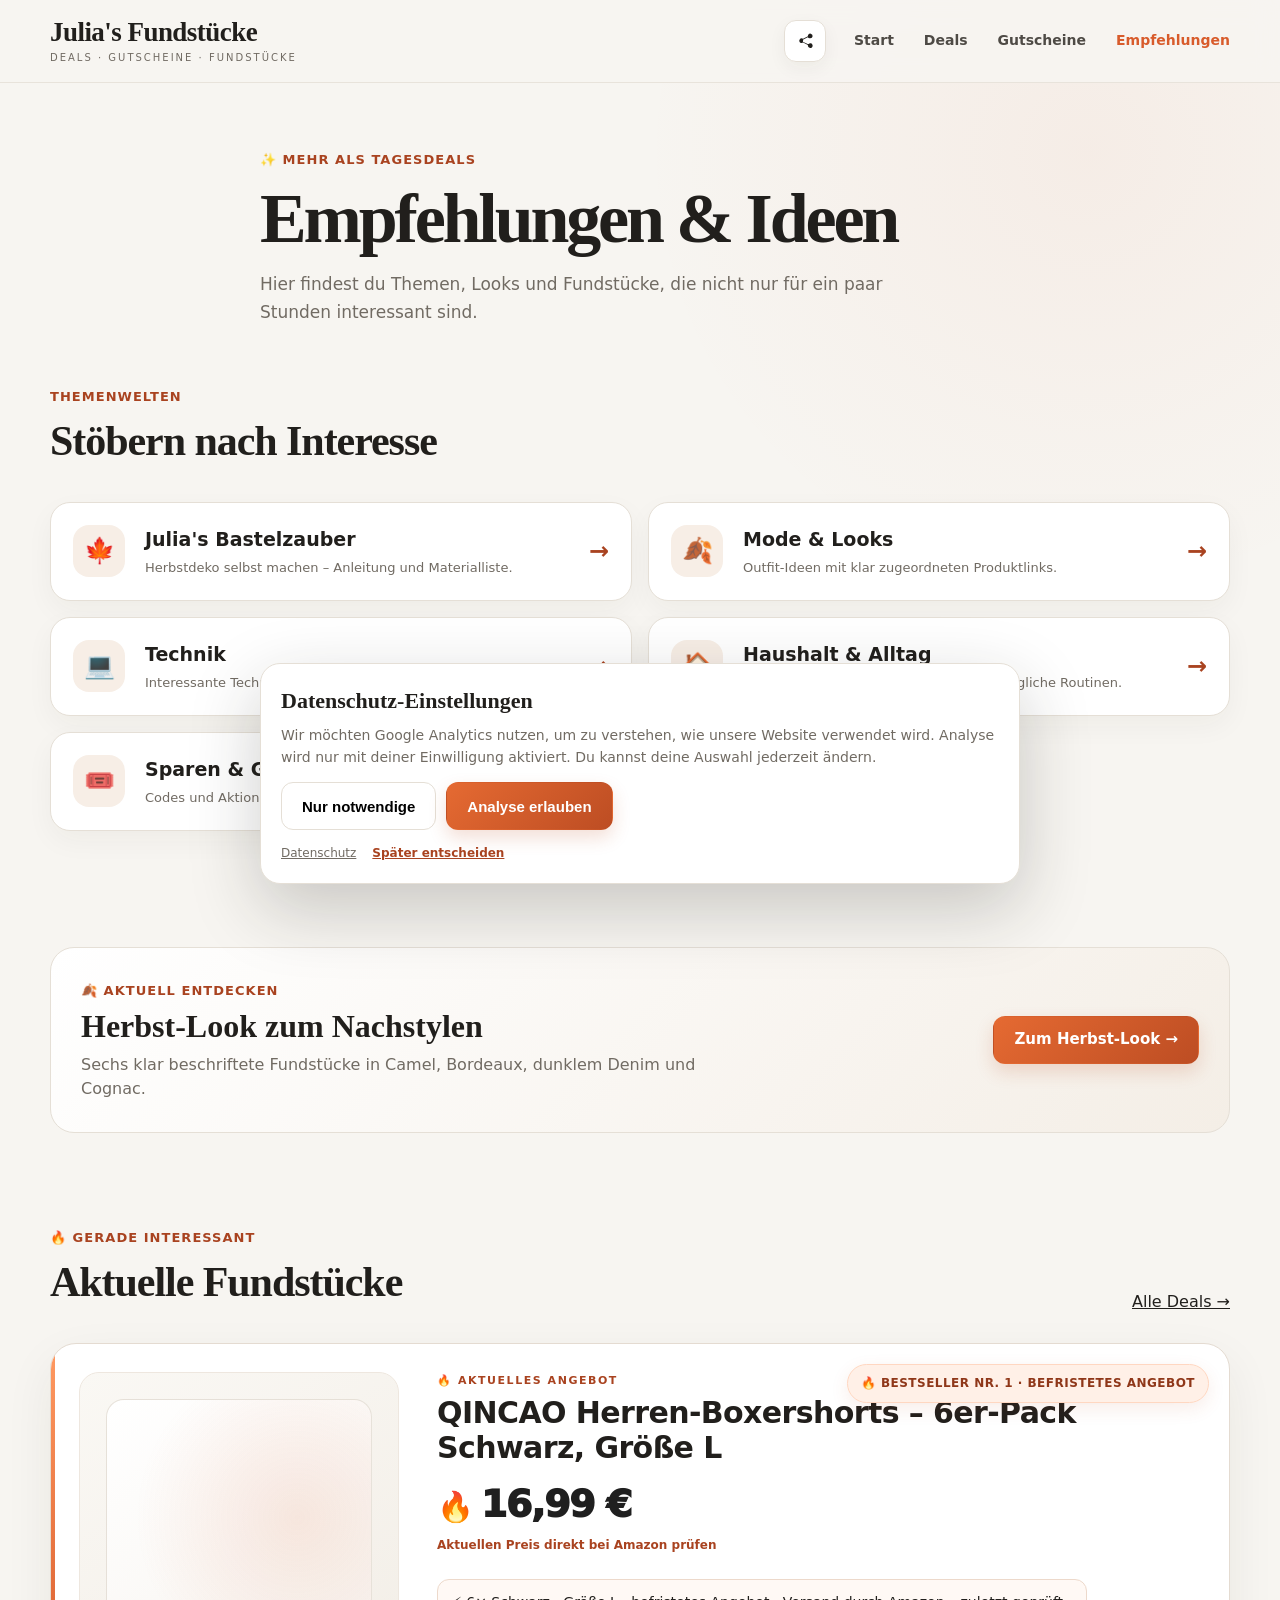
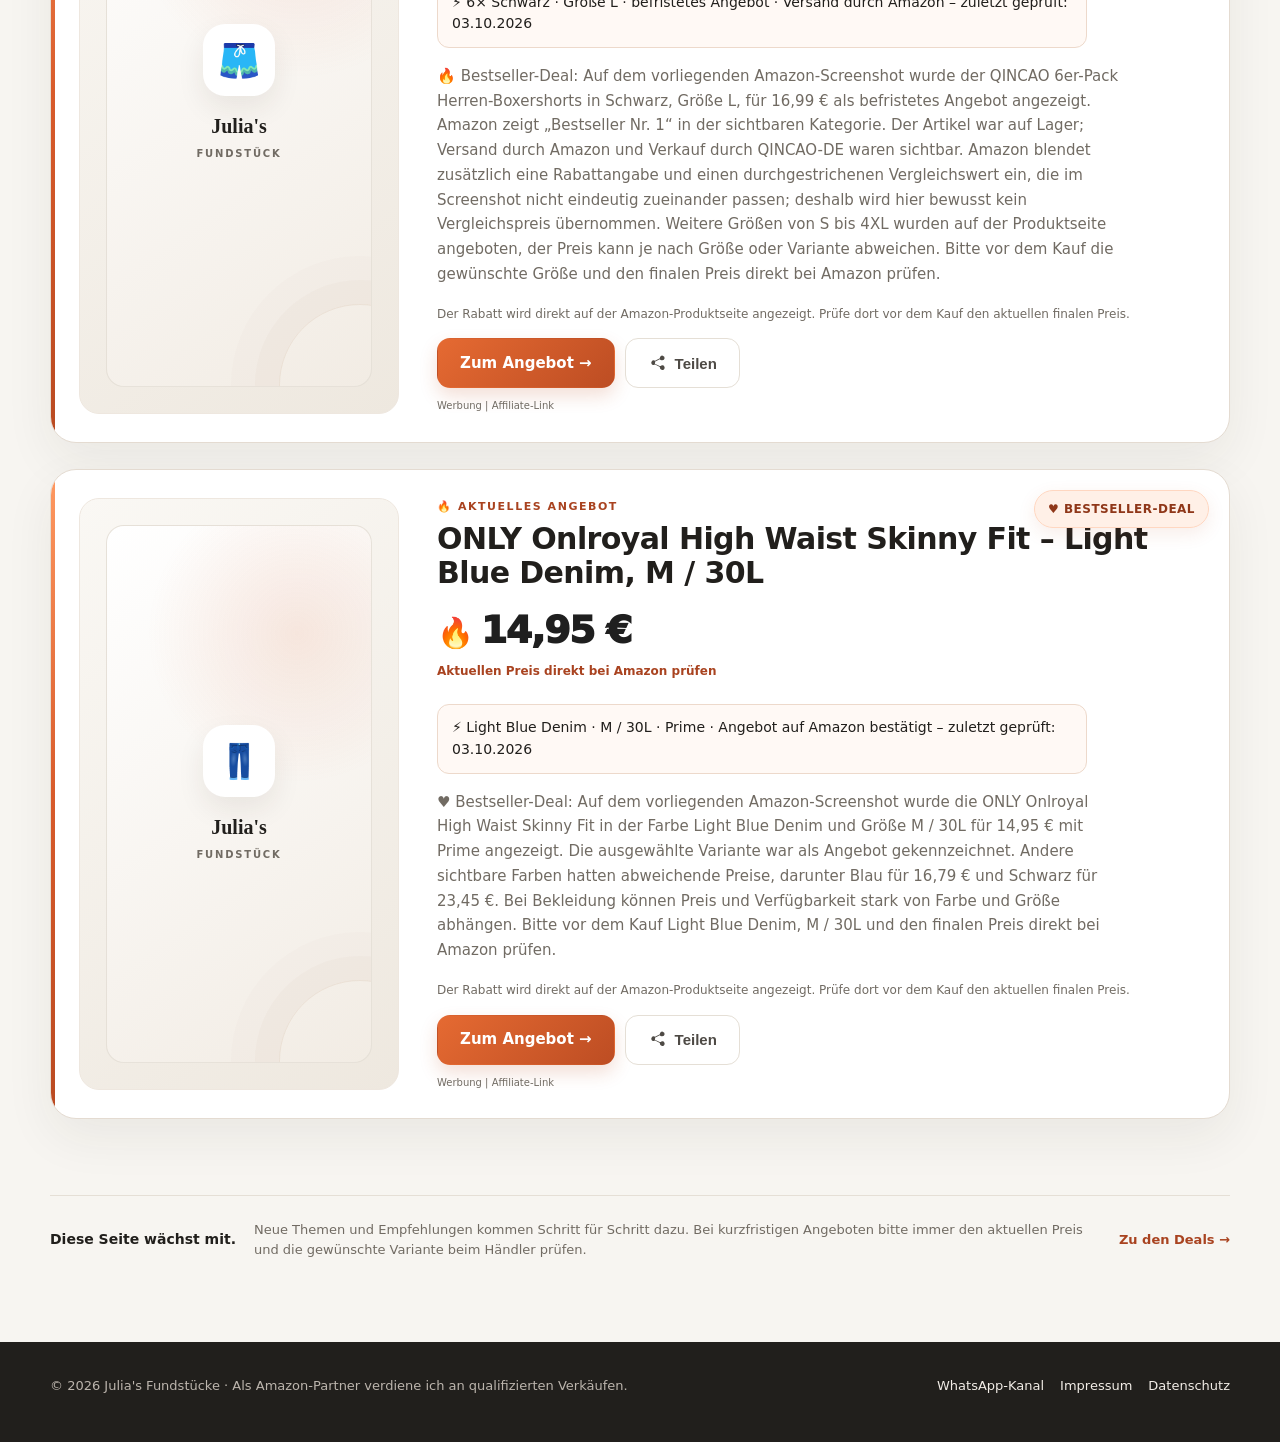
==== commit 15b6734a: "Link autumn DIY tutorial from bestseller.html" ====
--- a/bestseller.html
+++ b/bestseller.html
@@ -46,6 +46,11 @@
         <div><div class="eyebrow">Themenwelten</div><h2>Stöbern nach Interesse</h2></div>
       </div>
       <div class="recommend-grid">
+        <a class="recommend-card" href="herbstdeko-anleitung.html">
+          <span class="recommend-icon">🍁</span>
+          <div><h3>Julia's Bastelzauber</h3><p>Herbstdeko selbst machen – Anleitung und Materialliste.</p></div>
+          <span class="recommend-arrow">→</span>
+        </a>
         <a class="recommend-card" href="herbst-outfit.html">
           <span class="recommend-icon">🍂</span>
           <div><h3>Mode & Looks</h3><p>Outfit-Ideen mit klar zugeordneten Produktlinks.</p></div>
